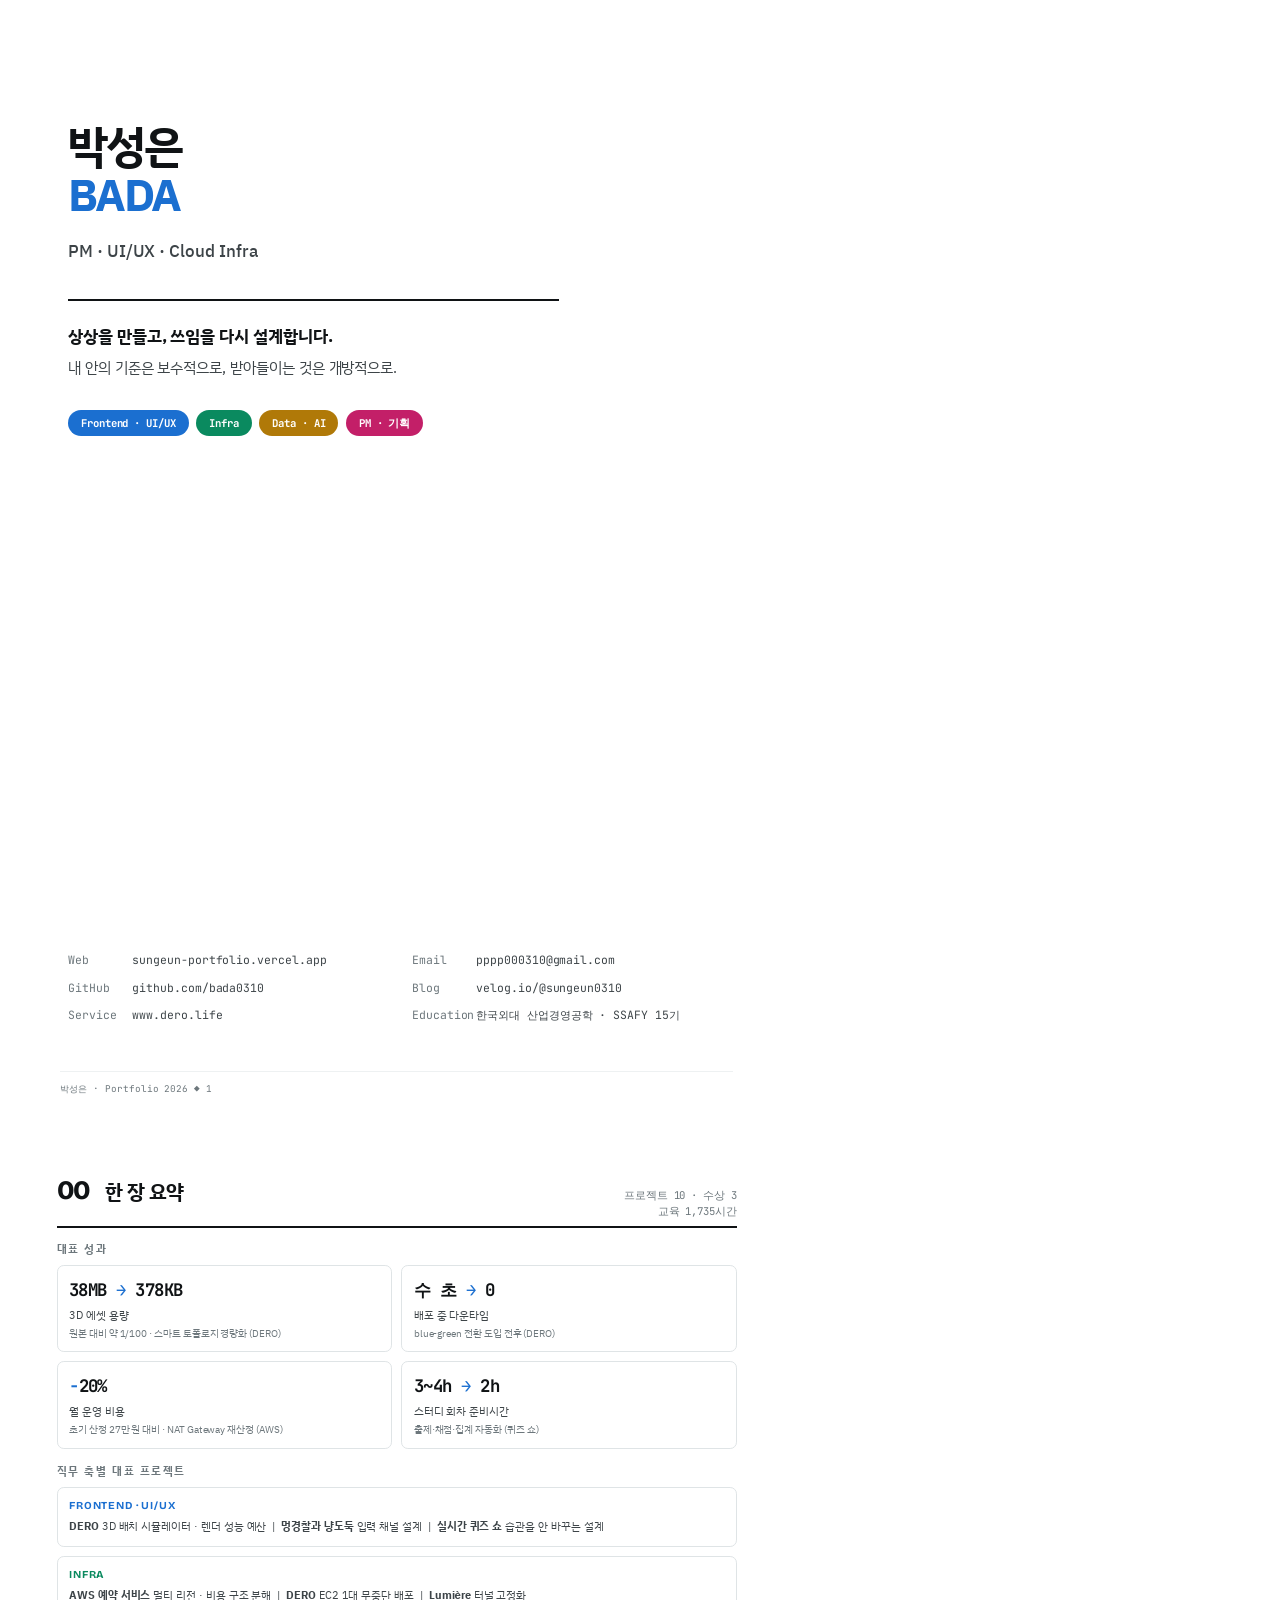
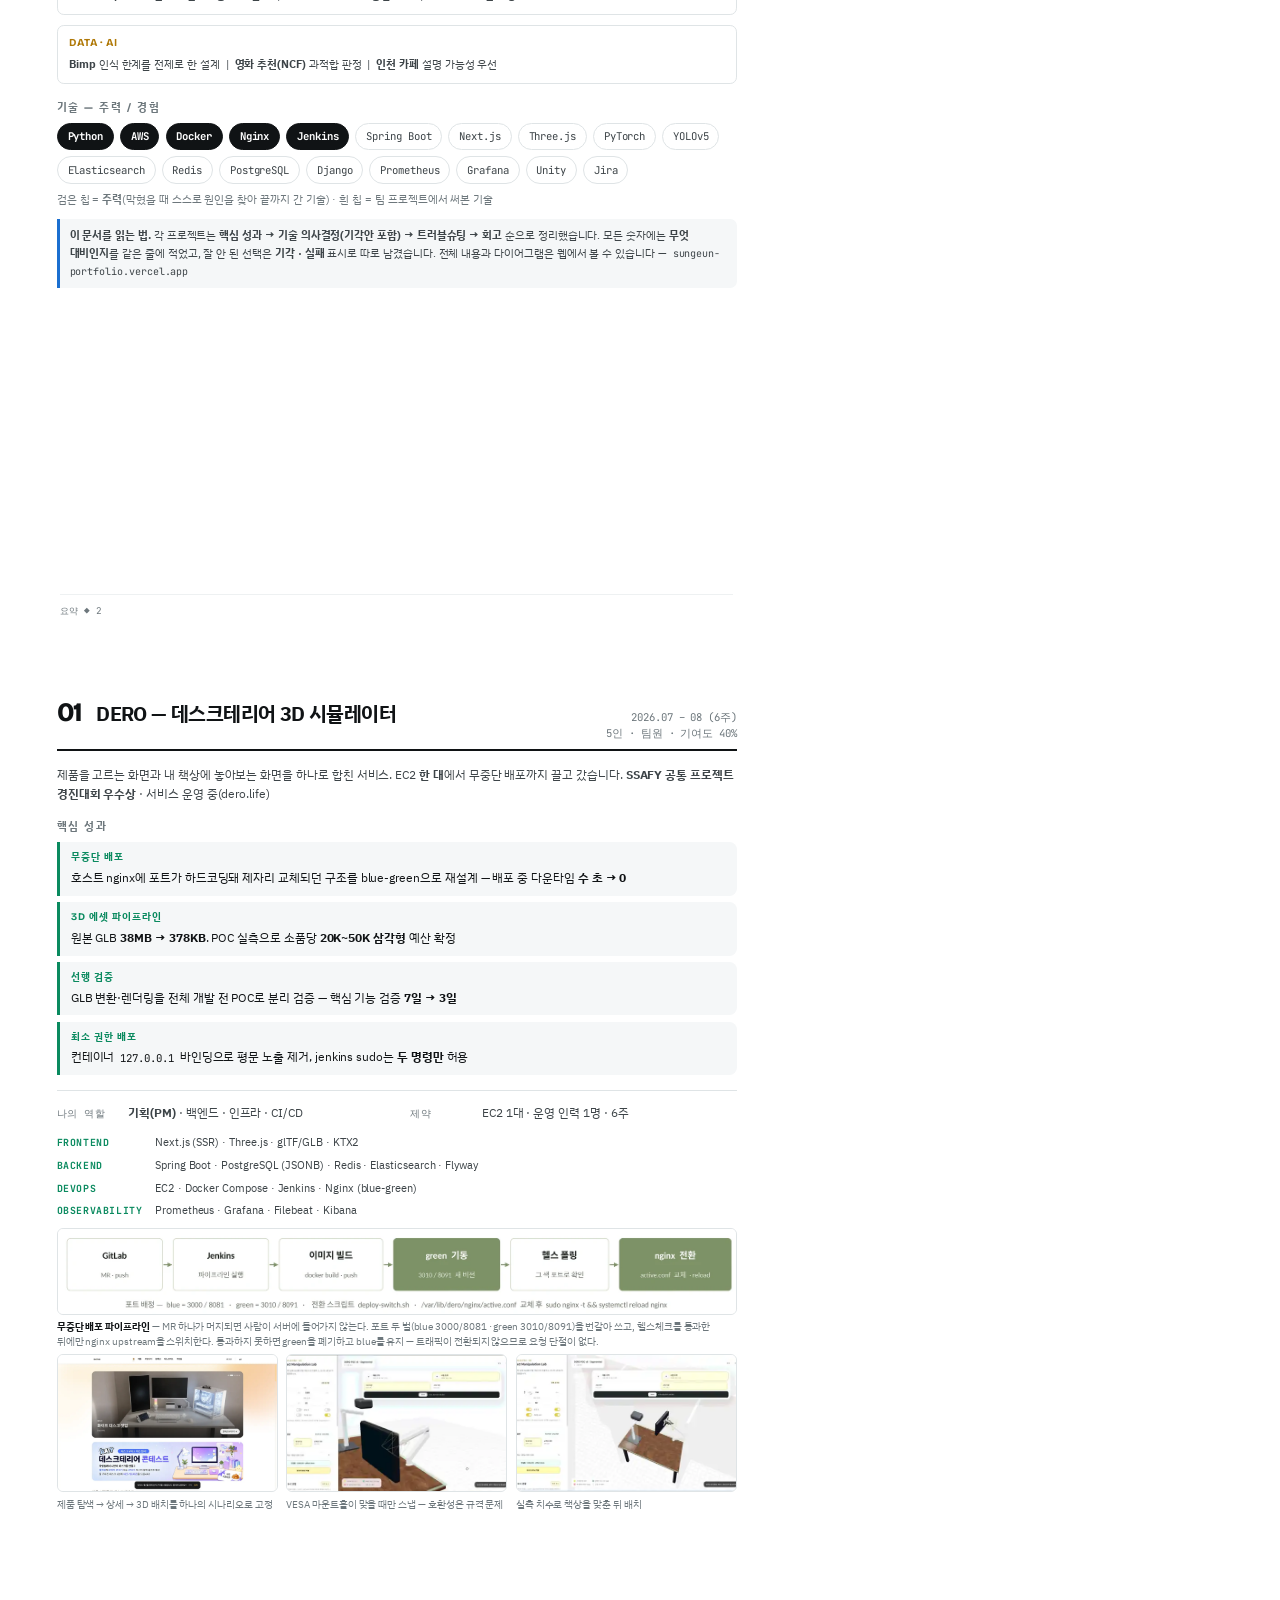
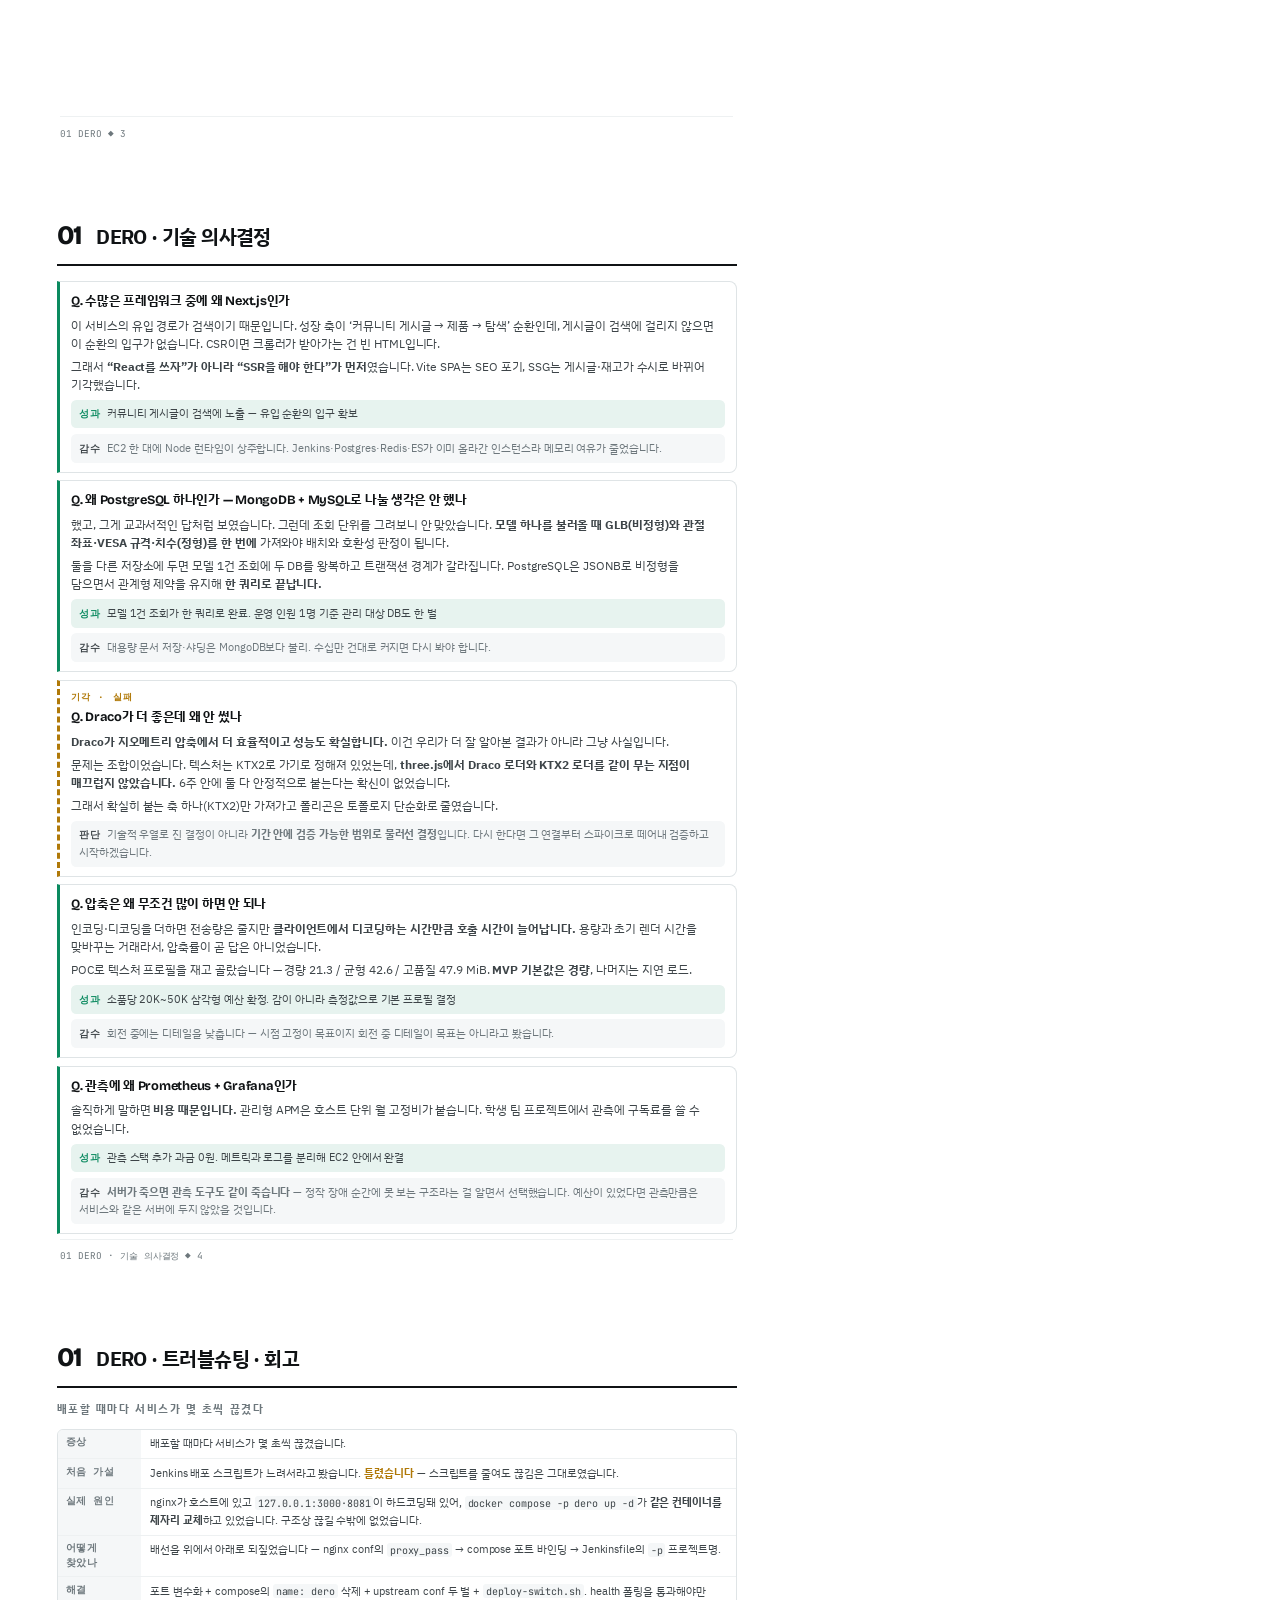
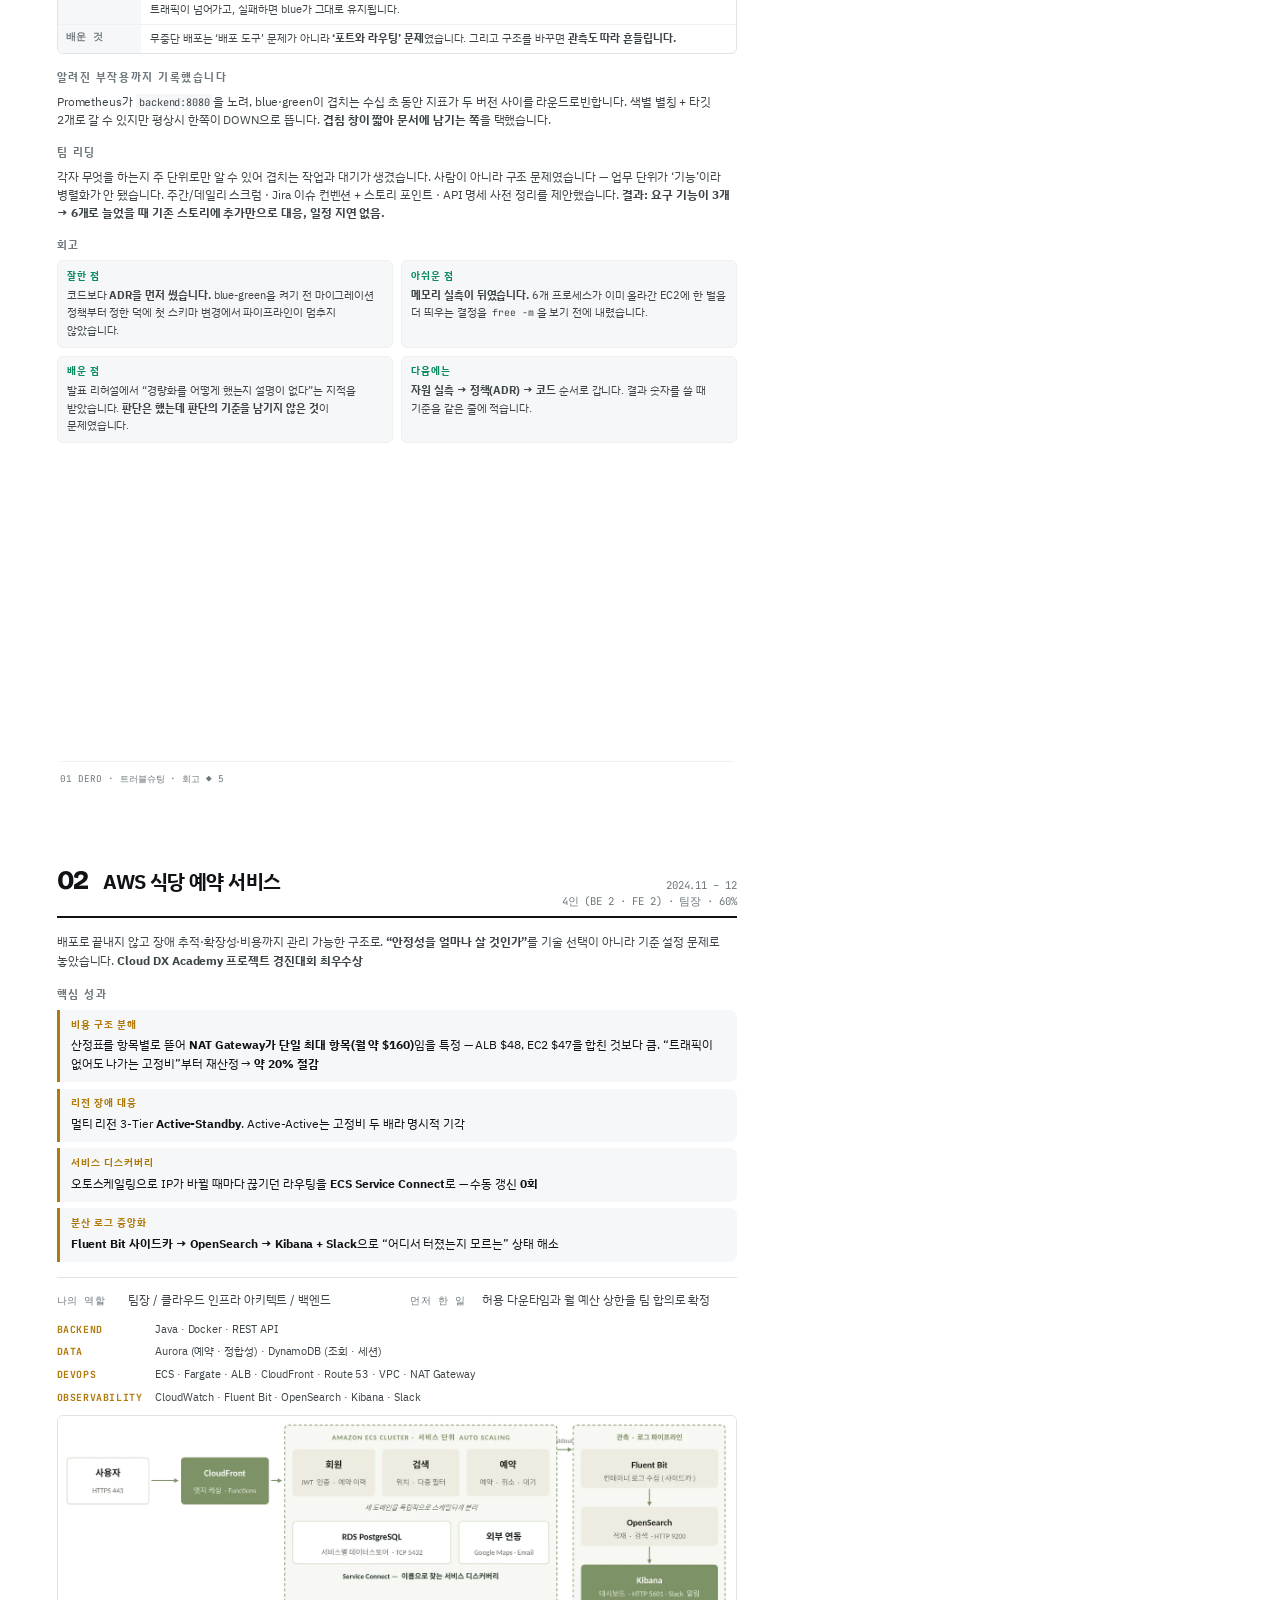
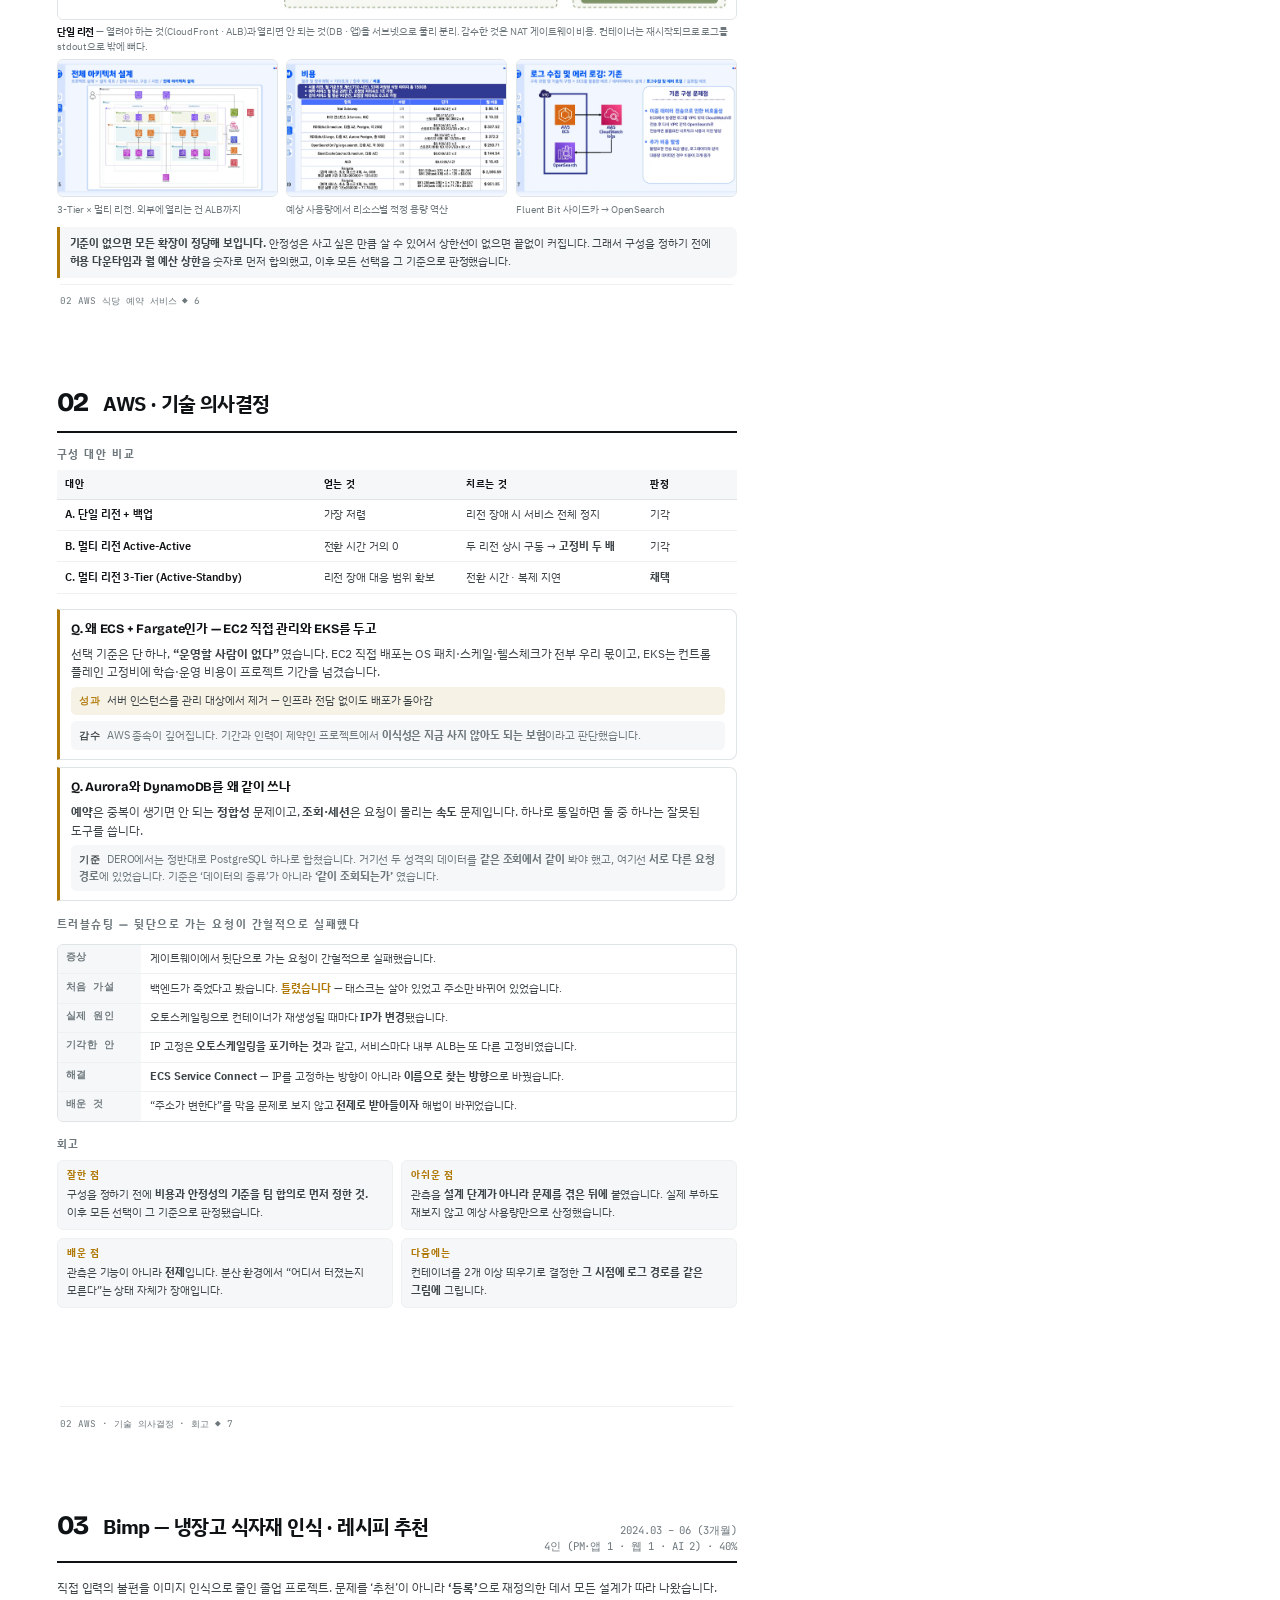
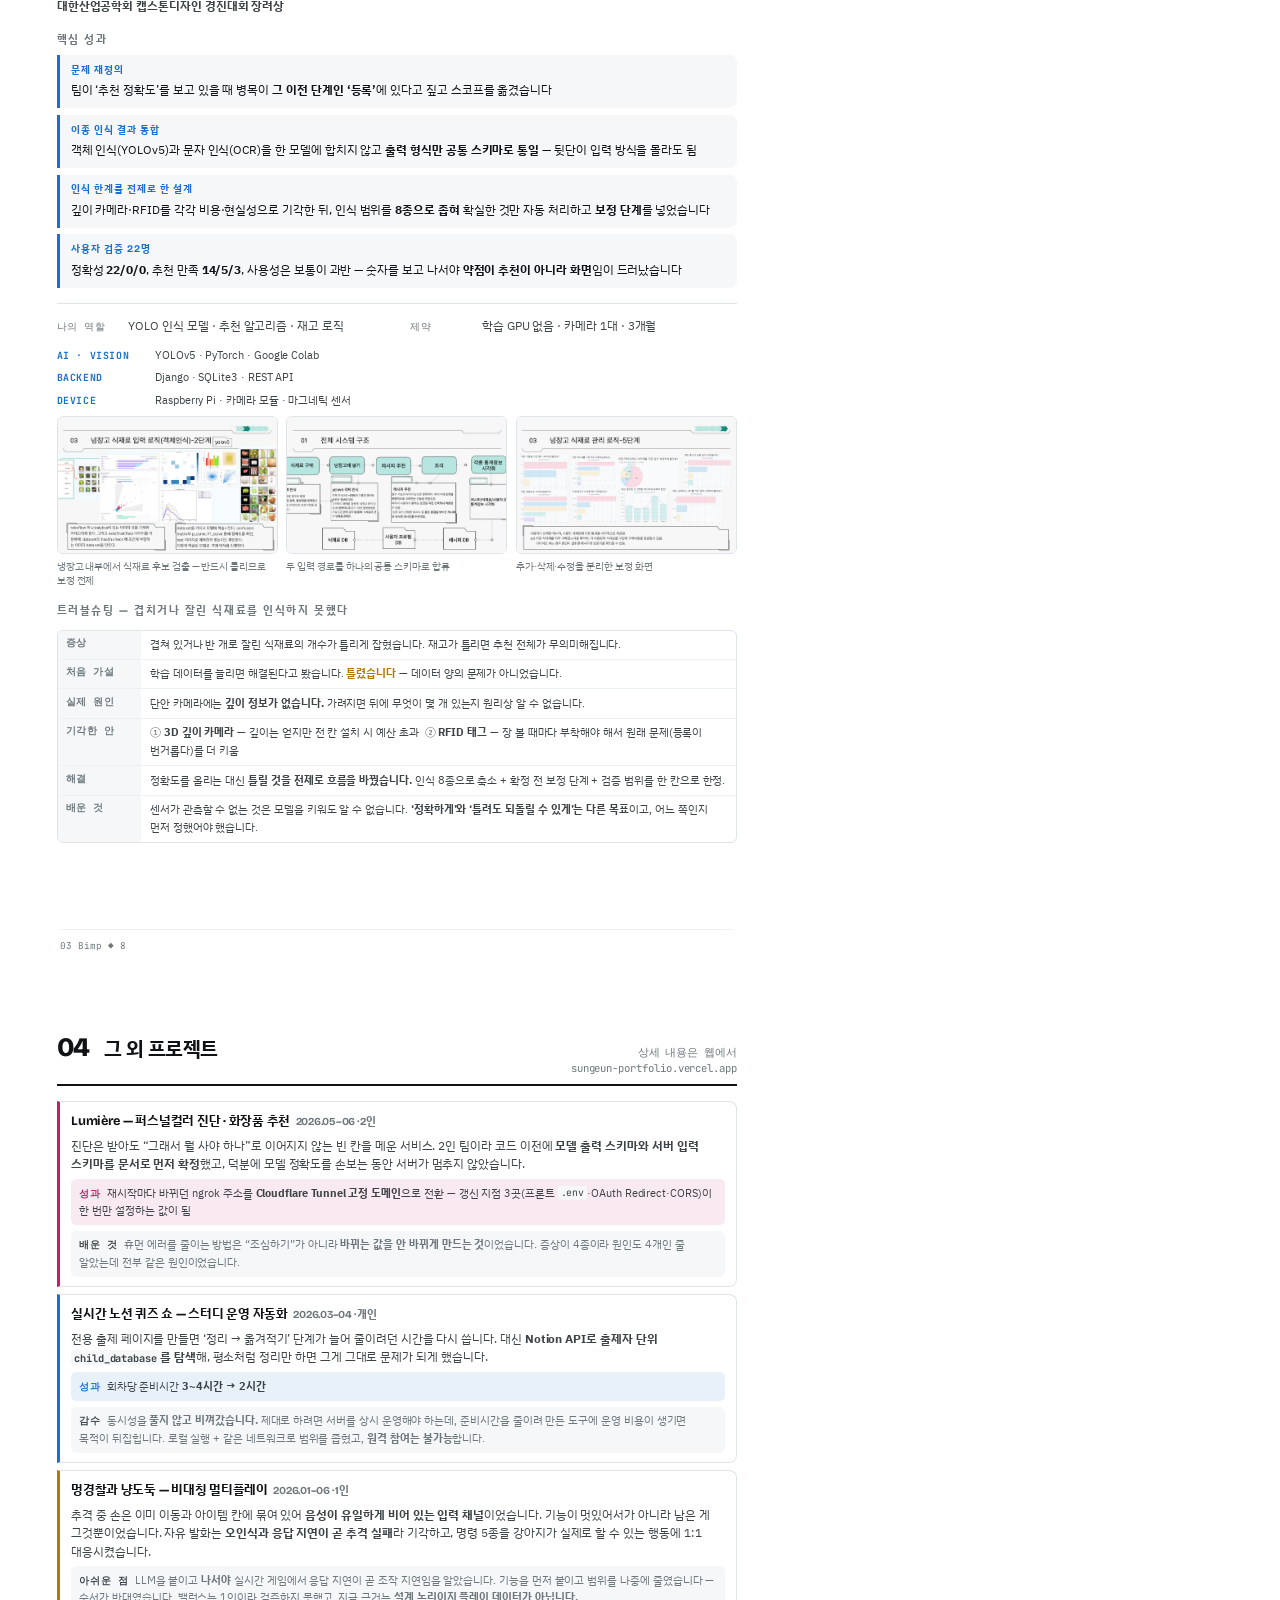
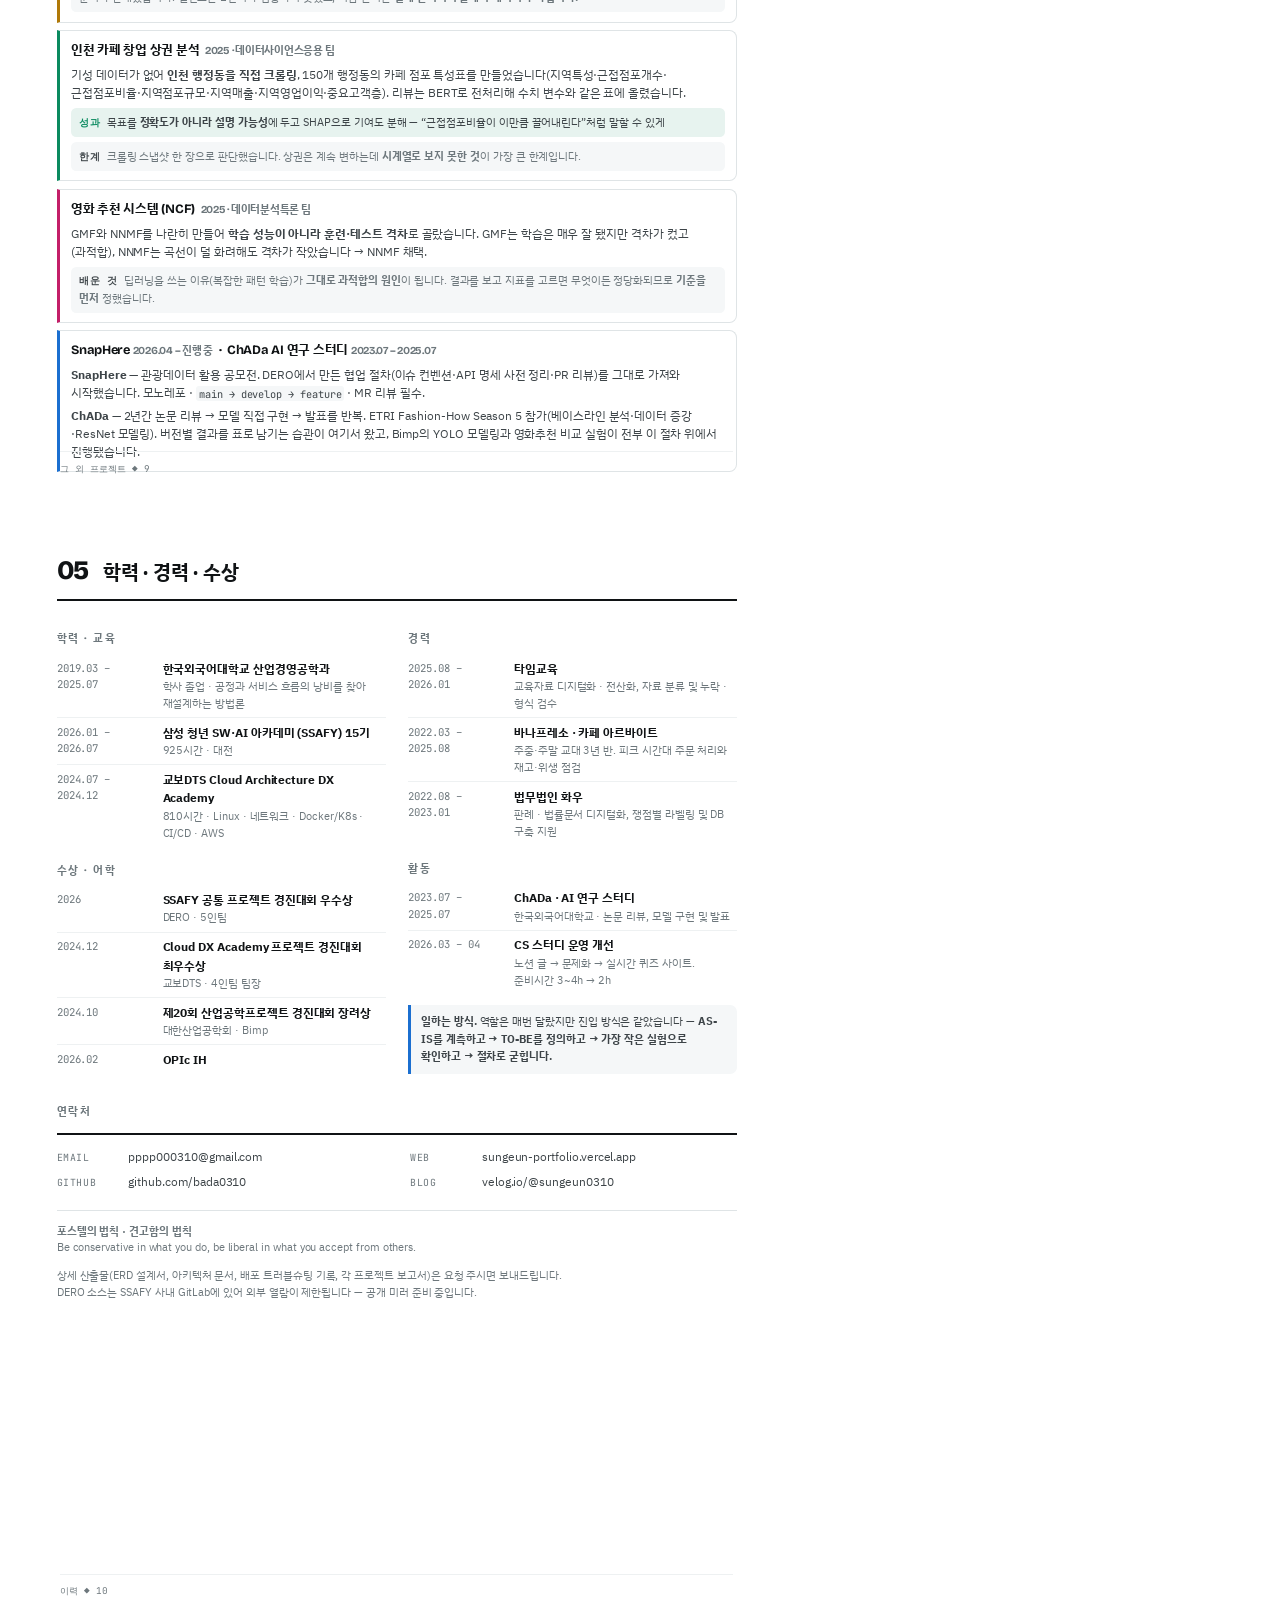
==== print.html @ db9d9d76 "Add the portfolio site source 정적 사이트 한 벌 전체입니다. 빌드 과정이 없어 파일을 열면 그대로 동작합니다. docs/ 의 케이스 스터디는 이 소스에서 " ====
<!doctype html>
<html lang="ko">
<head>
<meta charset="utf-8">
<title>박성은 포트폴리오</title>
<link rel="preconnect" href="https://fonts.googleapis.com">
<link rel="preconnect" href="https://fonts.gstatic.com" crossorigin>
<link rel="stylesheet" href="https://fonts.googleapis.com/css2?family=Bricolage+Grotesque:opsz,wght@12..96,500;12..96,700;12..96,800&family=IBM+Plex+Sans+KR:wght@300;400;500;600;700&family=JetBrains+Mono:wght@400;500;700&display=swap">
<style>
@page{size:A4;margin:0}
:root{
  --fg:#101315; --fg2:#3d4448; --mut:#6d777c; --line:#dfe4e6; --line2:#eef1f2;
  --bg:#fff; --soft:#f5f7f8;
  --blue:#1b6fd0; --green:#0a8a5f; --yellow:#b07908; --pink:#c31f68;
  --f-d:"Bricolage Grotesque","IBM Plex Sans KR",sans-serif;
  --f-s:"IBM Plex Sans KR","Malgun Gothic",sans-serif;
  --f-m:"JetBrains Mono",monospace;
}
*{box-sizing:border-box;-webkit-print-color-adjust:exact;print-color-adjust:exact}
body{margin:0;background:var(--bg);color:var(--fg);font-family:var(--f-s);font-size:9.15pt;line-height:1.55;
     letter-spacing:-.005em;word-break:keep-all}
.pg{width:210mm;height:297mm;padding:12.5mm 15mm 12mm;position:relative;page-break-after:always;overflow:hidden}
.pg:last-child{page-break-after:auto}
h1,h2,h3,h4{margin:0;letter-spacing:-.03em;line-height:1.22}
p{margin:0}
ul{margin:0;padding:0;list-style:none}
b,strong{font-weight:700}
code{font-family:var(--f-m);font-size:.88em;background:var(--soft);padding:.05em .28em;border-radius:3px}

/* running foot */
.pg::after{content:attr(data-foot);position:absolute;left:16mm;right:16mm;bottom:7mm;
  font-family:var(--f-m);font-size:7pt;color:var(--mut);border-top:1px solid var(--line2);padding-top:2.5mm;
  display:flex;justify-content:space-between}

/* ───── cover ───── */
.cover{display:flex;flex-direction:column;justify-content:center;padding:26mm 18mm}
.cover .eyebrow{font-family:var(--f-d);font-size:8pt;font-weight:700;letter-spacing:.2em;color:var(--mut);text-transform:uppercase}
.cover h1{font-size:34pt;font-weight:700;letter-spacing:-.045em;margin:6mm 0 0;line-height:1.08}
.cover h1 em{font-style:normal;color:var(--blue)}
.cover .role{font-size:13pt;font-weight:500;margin-top:5mm;color:var(--fg2)}
.cover .line{font-size:11pt;color:var(--fg2);margin-top:9mm;padding-top:6mm;border-top:2px solid var(--fg);max-width:130mm}
.cover .line b{display:block;font-size:12.5pt;color:var(--fg);margin-bottom:2mm}
.cover .contact{margin-top:auto;padding-top:12mm;display:grid;grid-template-columns:repeat(2,1fr);gap:2.6mm 8mm;
  font-family:var(--f-m);font-size:8.6pt;color:var(--fg2)}
.cover .contact span{color:var(--mut);display:inline-block;min-width:17mm}
.cover .axes{display:flex;gap:2mm;margin-top:8mm;flex-wrap:wrap}
.ax{font-family:var(--f-m);font-size:8pt;font-weight:700;padding:1.3mm 3.4mm;border-radius:20px;color:#fff}
.ax.b{background:var(--blue)}.ax.g{background:var(--green)}.ax.y{background:var(--yellow)}.ax.p{background:var(--pink)}

/* ───── section head ───── */
.sh{display:flex;align-items:baseline;gap:4mm;border-bottom:1.6pt solid var(--fg);padding-bottom:2mm;margin-bottom:4mm}
.sh .no{font-family:var(--f-d);font-size:20pt;font-weight:800;letter-spacing:-.05em;color:var(--fg)}
.sh h2{font-size:15pt;font-weight:700}
.sh .meta{margin-left:auto;font-family:var(--f-m);font-size:8pt;color:var(--mut);text-align:right;line-height:1.5}

h3.blk{font-family:var(--f-d);font-size:8.3pt;font-weight:700;letter-spacing:.14em;text-transform:uppercase;color:var(--mut);margin:4.4mm 0 2.2mm}
.sh + h3.blk{margin-top:0}

/* key numbers */
.kpi{display:grid;gap:1.7mm}
.kpi li{padding:2.1mm 2.9mm;background:var(--soft);border-left:2.4pt solid var(--ac,var(--blue));border-radius:0 2mm 2mm 0}
.kpi b{display:block;font-family:var(--f-d);font-size:7.6pt;font-weight:700;letter-spacing:.1em;text-transform:uppercase;
  color:var(--ac,var(--blue));margin-bottom:.8mm}
.kpi strong{color:var(--fg)}

/* meta + stack */
.mt{display:grid;grid-template-columns:repeat(2,1fr);gap:1.6mm 7mm;margin-top:4mm;padding-top:3.4mm;border-top:1px solid var(--line)}
.mt div{font-size:9pt;color:var(--fg2)}
.mt span{font-family:var(--f-m);font-size:7.4pt;letter-spacing:.06em;text-transform:uppercase;color:var(--mut);
  display:inline-block;min-width:19mm}
.stk{display:grid;gap:1.3mm;margin-top:3mm}
.stk div{font-size:8.6pt;color:var(--fg2)}
.stk span{font-family:var(--f-m);font-size:7.4pt;font-weight:700;letter-spacing:.06em;text-transform:uppercase;
  color:var(--ac,var(--blue));display:inline-block;min-width:26mm}

/* decision */
.dec{border:1px solid var(--line);border-left:2.4pt solid var(--ac,var(--blue));border-radius:0 2mm 2mm 0;padding:2.4mm 3mm;margin-bottom:2mm;page-break-inside:avoid}
.dec .q{font-family:var(--f-d);font-size:9.6pt;font-weight:700;letter-spacing:-.02em;margin-bottom:1.6mm}
.dec p{font-size:8.8pt;color:var(--fg2)}
.dec p+p{margin-top:1.2mm}
.dec .win,.dec .cost{margin-top:1.5mm;padding:1.5mm 2.2mm;border-radius:1.4mm;font-size:8.4pt}
.dec .win{background:color-mix(in srgb,var(--ac,var(--blue)) 10%,#fff);color:var(--fg2)}
.dec .cost{background:var(--soft);color:var(--mut)}
.dec .win em,.dec .cost em{font-style:normal;font-family:var(--f-m);font-size:7.2pt;font-weight:700;
  letter-spacing:.07em;text-transform:uppercase;margin-right:1.6mm}
.dec .win em{color:var(--ac,var(--blue))}
.dec .cost em{color:var(--fg2)}
.dec.fail{border-left-style:dashed;border-left-color:var(--yellow)}
.dec.fail .q::before{content:"기각 · 실패";display:block;font-family:var(--f-m);font-size:7pt;font-weight:700;
  letter-spacing:.12em;color:var(--yellow);margin-bottom:.8mm}

/* table */
table{width:100%;border-collapse:collapse;font-size:8.4pt;margin-top:1.6mm}
th{text-align:left;padding:1.8mm 2.2mm;background:var(--soft);font-family:var(--f-d);font-size:7.2pt;
  letter-spacing:.08em;text-transform:uppercase;border-bottom:1px solid var(--line)}
td{padding:1.8mm 2.2mm;border-bottom:1px solid var(--line2);color:var(--fg2);vertical-align:top;line-height:1.5}
td:first-child{color:var(--fg);font-weight:600}
td .x{color:var(--mut)}

/* 6-line troubleshooting */
.ts{border:1px solid var(--line);border-radius:1.6mm;overflow:hidden;page-break-inside:avoid}
.ts div{display:grid;grid-template-columns:22mm 1fr;border-bottom:1px solid var(--line2)}
.ts div:last-child{border-bottom:0}
.ts dt{padding:1.4mm 2.2mm;background:var(--soft);font-family:var(--f-m);font-size:7.2pt;font-weight:700;
  letter-spacing:.05em;text-transform:uppercase;color:var(--mut);margin:0}
.ts dd{padding:1.4mm 2.4mm;margin:0;font-size:8.6pt;color:var(--fg2);line-height:1.56}
.ts .w dd b{color:var(--yellow)}

/* retro grid */
.retro{display:grid;grid-template-columns:1fr 1fr;gap:2.2mm;margin-top:1.6mm}
.retro div{border:1px solid var(--line2);border-radius:1.6mm;padding:2mm 2.4mm;background:var(--soft)}
.retro span{display:block;font-family:var(--f-d);font-size:7.2pt;font-weight:700;letter-spacing:.1em;
  text-transform:uppercase;color:var(--ac,var(--blue));margin-bottom:.8mm}
.retro p{font-size:8.4pt;color:var(--fg2)}

/* shots */
.shots{display:grid;grid-template-columns:repeat(3,1fr);gap:2.2mm;margin-top:1.6mm}
.shots figure{margin:0}
.shots img{width:100%;aspect-ratio:16/10;object-fit:cover;border:1px solid var(--line);border-radius:1.6mm;display:block}
.shots figcaption{font-size:7.4pt;color:var(--mut);margin-top:1.2mm;line-height:1.45}
.plan{margin:2.2mm 0 0}
.plan img{width:100%;height:auto;display:block;border:1px solid var(--line);border-radius:1.6mm;background:#FBFBFA}
.plan figcaption{font-size:7.4pt;color:var(--mut);margin-top:1.2mm;line-height:1.45}
.plan figcaption b{color:var(--fg)}

/* summary page bits */
.grid2{display:grid;grid-template-columns:1fr 1fr;gap:6mm}
.axmap{display:grid;gap:2.4mm}
.axmap div{padding:2.6mm 3mm;border:1px solid var(--line);border-radius:1.8mm}
.axmap b{display:block;font-family:var(--f-d);font-size:8pt;font-weight:700;letter-spacing:.08em;
  text-transform:uppercase;margin-bottom:1mm}
.axmap p{font-size:8.6pt;color:var(--fg2)}
.axmap.b b{color:var(--blue)}.axmap.g b{color:var(--green)}.axmap.y b{color:var(--yellow)}

.hl{display:grid;grid-template-columns:repeat(2,1fr);gap:2.4mm}
.hl>div{border:1px solid var(--line);border-radius:1.8mm;padding:2.8mm 3mm}
.hl .n{font-family:var(--f-m);font-size:13pt;font-weight:700;letter-spacing:-.03em;color:var(--fg)}
.hl .n i{font-style:normal;color:var(--blue)}
.hl .k{font-size:8.4pt;color:var(--fg2);margin-top:.8mm}
.hl .b{font-size:7.4pt;color:var(--mut);margin-top:.4mm}

.tiles{display:flex;flex-wrap:wrap;gap:1.6mm;margin-top:1.6mm}
.tiles i{font-style:normal;font-family:var(--f-m);font-size:8pt;padding:1.2mm 2.6mm;border-radius:20px;
  border:1px solid var(--line);color:var(--fg2)}
.tiles i.core{background:var(--fg);color:#fff;border-color:var(--fg);font-weight:700}

.tl{display:grid;gap:0}
.tl li{display:grid;grid-template-columns:25mm 1fr;gap:3mm;padding:1.4mm 0;border-top:1px solid var(--line2)}
.tl li:first-child{border-top:0}
.tl .y{font-family:var(--f-m);font-size:8pt;color:var(--mut)}
.tl b{display:block;font-size:9pt}
.tl em{font-style:normal;display:block;font-size:8.2pt;color:var(--mut)}

.note{border-left:2.4pt solid var(--ac,var(--blue));background:var(--soft);padding:2mm 2.6mm;
  border-radius:0 1.8mm 1.8mm 0;font-size:8.6pt;color:var(--fg2);margin-top:3mm}
.small{font-size:8pt;color:var(--mut)}
</style>
</head>
<body>

<!-- ═══════════ 1. COVER ═══════════ -->
<section class="pg cover" data-foot="박성은 · Portfolio 2026 ◆ 1">
  <h1>박성은<br><em>BADA</em></h1>
  <p class="role">PM · UI/UX · Cloud Infra</p>

  <div class="line">
    <b>상상을 만들고, 쓰임을 다시 설계합니다.</b>
    내 안의 기준은 보수적으로, 받아들이는 것은 개방적으로.
  </div>

  <div class="axes">
    <span class="ax b">Frontend · UI/UX</span>
    <span class="ax g">Infra</span>
    <span class="ax y">Data · AI</span>
    <span class="ax p">PM · 기획</span>
  </div>

  <div class="contact">
    <div><span>Web</span>sungeun-portfolio.vercel.app</div>
    <div><span>Email</span>pppp000310@gmail.com</div>
    <div><span>GitHub</span>github.com/bada0310</div>
    <div><span>Blog</span>velog.io/@sungeun0310</div>
    <div><span>Service</span>www.dero.life</div>
    <div><span>Education</span>한국외대 산업경영공학 · SSAFY 15기</div>
  </div>
</section>

<!-- ═══════════ 2. SUMMARY ═══════════ -->
<section class="pg" data-foot="요약 ◆ 2">
  <div class="sh"><span class="no">00</span><h2>한 장 요약</h2>
    <span class="meta">프로젝트 10 · 수상 3<br>교육 1,735시간</span></div>

  <h3 class="blk">대표 성과</h3>
  <div class="hl">
    <div><div class="n">38MB <i>→</i> 378KB</div><div class="k">3D 에셋 용량</div><div class="b">원본 대비 약 1/100 · 스마트 토폴로지 경량화 (DERO)</div></div>
    <div><div class="n">수 초 <i>→</i> 0</div><div class="k">배포 중 다운타임</div><div class="b">blue-green 전환 도입 전후 (DERO)</div></div>
    <div><div class="n"><i>−</i>20%</div><div class="k">월 운영 비용</div><div class="b">초기 산정 27만 원 대비 · NAT Gateway 재산정 (AWS)</div></div>
    <div><div class="n">3~4h <i>→</i> 2h</div><div class="k">스터디 회차 준비시간</div><div class="b">출제·채점·집계 자동화 (퀴즈 쇼)</div></div>
  </div>

  <h3 class="blk">직무 축별 대표 프로젝트</h3>
  <div class="axmap b" style="margin-bottom:2.4mm">
    <div><b>Frontend · UI/UX</b><p><strong>DERO</strong> 3D 배치 시뮬레이터 · 렌더 성능 예산 &nbsp;|&nbsp;
      <strong>멍경찰과 냥도둑</strong> 입력 채널 설계 &nbsp;|&nbsp; <strong>실시간 퀴즈 쇼</strong> 습관을 안 바꾸는 설계</p></div>
  </div>
  <div class="axmap g" style="margin-bottom:2.4mm">
    <div><b>Infra</b><p><strong>AWS 예약 서비스</strong> 멀티 리전 · 비용 구조 분해 &nbsp;|&nbsp;
      <strong>DERO</strong> EC2 1대 무중단 배포 &nbsp;|&nbsp; <strong>Lumière</strong> 터널 고정화</p></div>
  </div>
  <div class="axmap y">
    <div><b>Data · AI</b><p><strong>Bimp</strong> 인식 한계를 전제로 한 설계 &nbsp;|&nbsp;
      <strong>영화 추천(NCF)</strong> 과적합 판정 &nbsp;|&nbsp; <strong>인천 카페</strong> 설명 가능성 우선</p></div>
  </div>

  <h3 class="blk">기술 — 주력 / 경험</h3>
  <div class="tiles">
    <i class="core">Python</i><i class="core">AWS</i><i class="core">Docker</i><i class="core">Nginx</i><i class="core">Jenkins</i>
    <i>Spring Boot</i><i>Next.js</i><i>Three.js</i><i>PyTorch</i><i>YOLOv5</i><i>Elasticsearch</i><i>Redis</i>
    <i>PostgreSQL</i><i>Django</i><i>Prometheus</i><i>Grafana</i><i>Unity</i><i>Jira</i>
  </div>
  <p class="small" style="margin-top:2mm">검은 칩 = <strong>주력</strong>(막혔을 때 스스로 원인을 찾아 끝까지 간 기술) · 흰 칩 = 팀 프로젝트에서 써본 기술</p>

  <div class="note">
    <b>이 문서를 읽는 법.</b> 각 프로젝트는 <b>핵심 성과 → 기술 의사결정(기각안 포함) → 트러블슈팅 → 회고</b> 순으로 정리했습니다.
    모든 숫자에는 <b>무엇 대비인지</b>를 같은 줄에 적었고, 잘 안 된 선택은 <b>기각 · 실패</b> 표시로 따로 남겼습니다.
    전체 내용과 다이어그램은 웹에서 볼 수 있습니다 — <code>sungeun-portfolio.vercel.app</code>
  </div>
</section>

<!-- ═══════════ 3. DERO ═══════════ -->
<section class="pg" style="--ac:var(--green)" data-foot="01 DERO ◆ 3">
  <div class="sh"><span class="no">01</span><h2>DERO — 데스크테리어 3D 시뮬레이터</h2>
    <span class="meta">2026.07 – 08 (6주)<br>5인 · 팀원 · 기여도 40%</span></div>

  <p style="color:var(--fg2)">제품을 고르는 화면과 내 책상에 놓아보는 화면을 하나로 합친 서비스.
    EC2 <strong>한 대</strong>에서 무중단 배포까지 끌고 갔습니다. <strong>SSAFY 공통 프로젝트 경진대회 우수상</strong> · 서비스 운영 중(dero.life)</p>

  <h3 class="blk">핵심 성과</h3>
  <ul class="kpi" style="--ac:var(--green)">
    <li><b>무중단 배포</b>호스트 nginx에 포트가 하드코딩돼 제자리 교체되던 구조를 blue-green으로 재설계 — 배포 중 다운타임 <strong>수 초 → 0</strong></li>
    <li><b>3D 에셋 파이프라인</b>원본 GLB <strong>38MB → 378KB</strong>. POC 실측으로 소품당 <strong>20K~50K 삼각형</strong> 예산 확정</li>
    <li><b>선행 검증</b>GLB 변환·렌더링을 전체 개발 전 POC로 분리 검증 — 핵심 기능 검증 <strong>7일 → 3일</strong></li>
    <li><b>최소 권한 배포</b>컨테이너 <code>127.0.0.1</code> 바인딩으로 평문 노출 제거, jenkins sudo는 <strong>두 명령만</strong> 허용</li>
  </ul>

  <div class="mt">
    <div><span>나의 역할</span><strong>기획(PM)</strong> · 백엔드 · 인프라 · CI/CD</div>
    <div><span>제약</span>EC2 1대 · 운영 인력 1명 · 6주</div>
  </div>
  <div class="stk" style="--ac:var(--green)">
    <div><span>Frontend</span>Next.js (SSR) · Three.js · glTF/GLB · KTX2</div>
    <div><span>Backend</span>Spring Boot · PostgreSQL (JSONB) · Redis · Elasticsearch · Flyway</div>
    <div><span>DevOps</span>EC2 · Docker Compose · Jenkins · Nginx (blue-green)</div>
    <div><span>Observability</span>Prometheus · Grafana · Filebeat · Kibana</div>
  </div>

  <figure class="plan">
    <img src="assets/dero-pipeline.webp" alt="">
    <figcaption><b>무중단 배포 파이프라인</b> — MR 하나가 머지되면 사람이 서버에 들어가지 않는다.
      포트 두 벌(blue 3000/8081 · green 3010/8091)을 번갈아 쓰고, 헬스체크를 통과한 뒤에만 nginx upstream을 스위치한다.
      통과하지 못하면 green을 폐기하고 blue를 유지 — 트래픽이 전환되지 않으므로 요청 단절이 없다.</figcaption>
  </figure>

  <div class="shots">
    <figure><img src="assets/dero-home.webp" alt=""><figcaption>제품 탐색 → 상세 → 3D 배치를 하나의 시나리오로 고정</figcaption></figure>
    <figure><img src="assets/dero-vesa-snap.webp" alt=""><figcaption>VESA 마운트홀이 맞을 때만 스냅 — 호환성은 규격 문제</figcaption></figure>
    <figure><img src="assets/dero-desk-resize.webp" alt=""><figcaption>실측 치수로 책상을 맞춘 뒤 배치</figcaption></figure>
  </div>
</section>

<section class="pg" style="--ac:var(--green)" data-foot="01 DERO · 기술 의사결정 ◆ 4">
  <div class="sh"><span class="no">01</span><h2>DERO · 기술 의사결정</h2></div>

  <div class="dec">
    <div class="q">Q. 수많은 프레임워크 중에 왜 Next.js인가</div>
    <p>이 서비스의 유입 경로가 검색이기 때문입니다. 성장 축이 &lsquo;커뮤니티 게시글 → 제품 → 탐색&rsquo; 순환인데,
       게시글이 검색에 걸리지 않으면 이 순환의 입구가 없습니다. CSR이면 크롤러가 받아가는 건 빈 HTML입니다.</p>
    <p>그래서 <strong>&ldquo;React를 쓰자&rdquo;가 아니라 &ldquo;SSR을 해야 한다&rdquo;가 먼저</strong>였습니다. Vite SPA는 SEO 포기, SSG는 게시글·재고가 수시로 바뀌어 기각했습니다.</p>
    <p class="win"><em>성과</em>커뮤니티 게시글이 검색에 노출 — 유입 순환의 입구 확보</p>
    <p class="cost"><em>감수</em>EC2 한 대에 Node 런타임이 상주합니다. Jenkins·Postgres·Redis·ES가 이미 올라간 인스턴스라 메모리 여유가 줄었습니다.</p>
  </div>

  <div class="dec">
    <div class="q">Q. 왜 PostgreSQL 하나인가 — MongoDB + MySQL로 나눌 생각은 안 했나</div>
    <p>했고, 그게 교과서적인 답처럼 보였습니다. 그런데 조회 단위를 그려보니 안 맞았습니다.
       <strong>모델 하나를 불러올 때 GLB(비정형)와 관절 좌표·VESA 규격·치수(정형)를 한 번에</strong> 가져와야 배치와 호환성 판정이 됩니다.</p>
    <p>둘을 다른 저장소에 두면 모델 1건 조회에 두 DB를 왕복하고 트랜잭션 경계가 갈라집니다.
       PostgreSQL은 JSONB로 비정형을 담으면서 관계형 제약을 유지해 <strong>한 쿼리로 끝납니다.</strong></p>
    <p class="win"><em>성과</em>모델 1건 조회가 한 쿼리로 완료. 운영 인원 1명 기준 관리 대상 DB도 한 벌</p>
    <p class="cost"><em>감수</em>대용량 문서 저장·샤딩은 MongoDB보다 불리. 수십만 건대로 커지면 다시 봐야 합니다.</p>
  </div>

  <div class="dec fail">
    <div class="q">Q. Draco가 더 좋은데 왜 안 썼나</div>
    <p><strong>Draco가 지오메트리 압축에서 더 효율적이고 성능도 확실합니다.</strong> 이건 우리가 더 잘 알아본 결과가 아니라 그냥 사실입니다.</p>
    <p>문제는 조합이었습니다. 텍스처는 KTX2로 가기로 정해져 있었는데,
       <strong>three.js에서 Draco 로더와 KTX2 로더를 같이 무는 지점이 매끄럽지 않았습니다.</strong> 6주 안에 둘 다 안정적으로 붙는다는 확신이 없었습니다.</p>
    <p>그래서 확실히 붙는 축 하나(KTX2)만 가져가고 폴리곤은 토폴로지 단순화로 줄였습니다.</p>
    <p class="cost"><em>판단</em>기술적 우열로 진 결정이 아니라 <b>기간 안에 검증 가능한 범위로 물러선 결정</b>입니다. 다시 한다면 그 연결부터 스파이크로 떼어내 검증하고 시작하겠습니다.</p>
  </div>

  <div class="dec">
    <div class="q">Q. 압축은 왜 무조건 많이 하면 안 되나</div>
    <p>인코딩·디코딩을 더하면 전송량은 줄지만 <strong>클라이언트에서 디코딩하는 시간만큼 호출 시간이 늘어납니다.</strong>
       용량과 초기 렌더 시간을 맞바꾸는 거래라서, 압축률이 곧 답은 아니었습니다.</p>
    <p>POC로 텍스처 프로필을 재고 골랐습니다 — 경량 21.3 / 균형 42.6 / 고품질 47.9 MiB. <strong>MVP 기본값은 경량</strong>, 나머지는 지연 로드.</p>
    <p class="win"><em>성과</em>소품당 20K~50K 삼각형 예산 확정. 감이 아니라 측정값으로 기본 프로필 결정</p>
    <p class="cost"><em>감수</em>회전 중에는 디테일을 낮춥니다 — 시점 고정이 목표이지 회전 중 디테일이 목표는 아니라고 봤습니다.</p>
  </div>

  <div class="dec">
    <div class="q">Q. 관측에 왜 Prometheus + Grafana인가</div>
    <p>솔직하게 말하면 <strong>비용 때문입니다.</strong> 관리형 APM은 호스트 단위 월 고정비가 붙습니다. 학생 팀 프로젝트에서 관측에 구독료를 쓸 수 없었습니다.</p>
    <p class="win"><em>성과</em>관측 스택 추가 과금 0원. 메트릭과 로그를 분리해 EC2 안에서 완결</p>
    <p class="cost"><em>감수</em><b>서버가 죽으면 관측 도구도 같이 죽습니다</b> — 정작 장애 순간에 못 보는 구조라는 걸 알면서 선택했습니다. 예산이 있었다면 관측만큼은 서비스와 같은 서버에 두지 않았을 것입니다.</p>
  </div>
</section>

<section class="pg" style="--ac:var(--green)" data-foot="01 DERO · 트러블슈팅 · 회고 ◆ 5">
  <div class="sh"><span class="no">01</span><h2>DERO · 트러블슈팅 · 회고</h2></div>

  <h3 class="blk">배포할 때마다 서비스가 몇 초씩 끊겼다</h3>
  <dl class="ts">
    <div><dt>증상</dt><dd>배포할 때마다 서비스가 몇 초씩 끊겼습니다.</dd></div>
    <div class="w"><dt>처음 가설</dt><dd>Jenkins 배포 스크립트가 느려서라고 봤습니다. <b>틀렸습니다</b> — 스크립트를 줄여도 끊김은 그대로였습니다.</dd></div>
    <div><dt>실제 원인</dt><dd>nginx가 호스트에 있고 <code>127.0.0.1:3000·8081</code>이 하드코딩돼 있어, <code>docker compose -p dero up -d</code>가 <strong>같은 컨테이너를 제자리 교체</strong>하고 있었습니다. 구조상 끊길 수밖에 없었습니다.</dd></div>
    <div><dt>어떻게 찾았나</dt><dd>배선을 위에서 아래로 되짚었습니다 — nginx conf의 <code>proxy_pass</code> → compose 포트 바인딩 → Jenkinsfile의 <code>-p</code> 프로젝트명.</dd></div>
    <div><dt>해결</dt><dd>포트 변수화 + compose의 <code>name: dero</code> 삭제 + upstream conf 두 벌 + <code>deploy-switch.sh</code>. health 폴링을 통과해야만 트래픽이 넘어가고, 실패하면 blue가 그대로 유지됩니다.</dd></div>
    <div><dt>배운 것</dt><dd>무중단 배포는 &lsquo;배포 도구&rsquo; 문제가 아니라 <strong>&lsquo;포트와 라우팅&rsquo; 문제</strong>였습니다. 그리고 구조를 바꾸면 <strong>관측도 따라 흔들립니다.</strong></dd></div>
  </dl>

  <h3 class="blk">알려진 부작용까지 기록했습니다</h3>
  <p style="font-size:8.8pt;color:var(--fg2)">Prometheus가 <code>backend:8080</code>을 노려, blue·green이 겹치는 수십 초 동안 지표가 두 버전 사이를 라운드로빈합니다.
     색별 별칭 + 타깃 2개로 갈 수 있지만 평상시 한쪽이 DOWN으로 뜹니다. <strong>겹침 창이 짧아 문서에 남기는 쪽</strong>을 택했습니다.</p>

  <h3 class="blk">팀 리딩</h3>
  <p style="font-size:8.8pt;color:var(--fg2)">각자 무엇을 하는지 주 단위로만 알 수 있어 겹치는 작업과 대기가 생겼습니다. 사람이 아니라 구조 문제였습니다 — 업무 단위가 &lsquo;기능&rsquo;이라 병렬화가 안 됐습니다.
     주간/데일리 스크럼 · Jira 이슈 컨벤션 + 스토리 포인트 · API 명세 사전 정리를 제안했습니다.
     <strong>결과: 요구 기능이 3개 → 6개로 늘었을 때 기존 스토리에 추가만으로 대응, 일정 지연 없음.</strong></p>

  <h3 class="blk">회고</h3>
  <div class="retro" style="--ac:var(--green)">
    <div><span>잘한 점</span><p>코드보다 <strong>ADR을 먼저 썼습니다.</strong> blue-green을 켜기 전 마이그레이션 정책부터 정한 덕에 첫 스키마 변경에서 파이프라인이 멈추지 않았습니다.</p></div>
    <div><span>아쉬운 점</span><p><strong>메모리 실측이 뒤였습니다.</strong> 6개 프로세스가 이미 올라간 EC2에 한 벌을 더 띄우는 결정을 <code>free -m</code>을 보기 전에 내렸습니다.</p></div>
    <div><span>배운 점</span><p>발표 리허설에서 &ldquo;경량화를 어떻게 했는지 설명이 없다&rdquo;는 지적을 받았습니다. <strong>판단은 했는데 판단의 기준을 남기지 않은 것</strong>이 문제였습니다.</p></div>
    <div><span>다음에는</span><p><strong>자원 실측 → 정책(ADR) → 코드</strong> 순서로 갑니다. 결과 숫자를 쓸 때 기준을 같은 줄에 적습니다.</p></div>
  </div>
</section>

<!-- ═══════════ 4. AWS ═══════════ -->
<section class="pg" style="--ac:var(--yellow)" data-foot="02 AWS 식당 예약 서비스 ◆ 6">
  <div class="sh"><span class="no">02</span><h2>AWS 식당 예약 서비스</h2>
    <span class="meta">2024.11 – 12<br>4인 (BE 2 · FE 2) · 팀장 · 60%</span></div>

  <p style="color:var(--fg2)">배포로 끝내지 않고 장애 추적·확장성·비용까지 관리 가능한 구조로.
    <strong>&ldquo;안정성을 얼마나 살 것인가&rdquo;</strong>를 기술 선택이 아니라 기준 설정 문제로 놓았습니다.
    <strong>Cloud DX Academy 프로젝트 경진대회 최우수상</strong></p>

  <h3 class="blk">핵심 성과</h3>
  <ul class="kpi" style="--ac:var(--yellow)">
    <li><b>비용 구조 분해</b>산정표를 항목별로 뜯어 <strong>NAT Gateway가 단일 최대 항목(월 약 $160)</strong>임을 특정 — ALB $48, EC2 $47을 합친 것보다 큼. &ldquo;트래픽이 없어도 나가는 고정비&rdquo;부터 재산정 → <strong>약 20% 절감</strong></li>
    <li><b>리전 장애 대응</b>멀티 리전 3-Tier <strong>Active-Standby</strong>. Active-Active는 고정비 두 배라 명시적 기각</li>
    <li><b>서비스 디스커버리</b>오토스케일링으로 IP가 바뀔 때마다 끊기던 라우팅을 <strong>ECS Service Connect</strong>로 — 수동 갱신 <strong>0회</strong></li>
    <li><b>분산 로그 중앙화</b><strong>Fluent Bit 사이드카 → OpenSearch → Kibana + Slack</strong>으로 &ldquo;어디서 터졌는지 모르는&rdquo; 상태 해소</li>
  </ul>

  <div class="mt">
    <div><span>나의 역할</span>팀장 / 클라우드 인프라 아키텍트 / 백엔드</div>
    <div><span>먼저 한 일</span>허용 다운타임과 월 예산 상한을 팀 합의로 확정</div>
  </div>
  <div class="stk" style="--ac:var(--yellow)">
    <div><span>Backend</span>Java · Docker · REST API</div>
    <div><span>Data</span>Aurora (예약 · 정합성) · DynamoDB (조회 · 세션)</div>
    <div><span>DevOps</span>ECS · Fargate · ALB · CloudFront · Route 53 · VPC · NAT Gateway</div>
    <div><span>Observability</span>CloudWatch · Fluent Bit · OpenSearch · Kibana · Slack</div>
  </div>

  <figure class="plan">
    <img src="assets/aws-arch-single.webp" alt="">
    <figcaption><b>단일 리전</b> — 열려야 하는 것(CloudFront · ALB)과 열리면 안 되는 것(DB · 앱)을 서브넷으로 물리 분리.
      감수한 것은 NAT 게이트웨이 비용. 컨테이너는 재시작되므로 로그를 stdout으로 밖에 뻐다.</figcaption>
  </figure>

  <div class="shots">
    <figure><img src="assets/aws-architecture.webp" alt=""><figcaption>3-Tier × 멀티 리전. 외부에 열리는 건 ALB까지</figcaption></figure>
    <figure><img src="assets/aws-cost.webp" alt=""><figcaption>예상 사용량에서 리소스별 적정 용량 역산</figcaption></figure>
    <figure><img src="assets/aws-logging.webp" alt=""><figcaption>Fluent Bit 사이드카 → OpenSearch</figcaption></figure>
  </div>

  <div class="note" style="--ac:var(--yellow)">
    <b>기준이 없으면 모든 확장이 정당해 보입니다.</b> 안정성은 사고 싶은 만큼 살 수 있어서 상한선이 없으면 끝없이 커집니다.
    그래서 구성을 정하기 전에 <b>허용 다운타임과 월 예산 상한</b>을 숫자로 먼저 합의했고, 이후 모든 선택을 그 기준으로 판정했습니다.
  </div>
</section>

<section class="pg" style="--ac:var(--yellow)" data-foot="02 AWS · 기술 의사결정 · 회고 ◆ 7">
  <div class="sh"><span class="no">02</span><h2>AWS · 기술 의사결정</h2></div>

  <h3 class="blk">구성 대안 비교</h3>
  <table>
    <thead><tr><th style="width:38%">대안</th><th>얻는 것</th><th>치르는 것</th><th style="width:14%">판정</th></tr></thead>
    <tbody>
      <tr><td>A. 단일 리전 + 백업</td><td>가장 저렴</td><td>리전 장애 시 서비스 전체 정지</td><td class="x">기각</td></tr>
      <tr><td>B. 멀티 리전 Active-Active</td><td>전환 시간 거의 0</td><td>두 리전 상시 구동 → <strong>고정비 두 배</strong></td><td class="x">기각</td></tr>
      <tr><td>C. 멀티 리전 3-Tier (Active-Standby)</td><td>리전 장애 대응 범위 확보</td><td>전환 시간 · 복제 지연</td><td><strong>채택</strong></td></tr>
    </tbody>
  </table>

  <div class="dec" style="margin-top:4mm">
    <div class="q">Q. 왜 ECS + Fargate인가 — EC2 직접 관리와 EKS를 두고</div>
    <p>선택 기준은 단 하나, <strong>&ldquo;운영할 사람이 없다&rdquo;</strong> 였습니다.
       EC2 직접 배포는 OS 패치·스케일·헬스체크가 전부 우리 몫이고, EKS는 컨트롤 플레인 고정비에 학습·운영 비용이 프로젝트 기간을 넘겼습니다.</p>
    <p class="win"><em>성과</em>서버 인스턴스를 관리 대상에서 제거 — 인프라 전담 없이도 배포가 돌아감</p>
    <p class="cost"><em>감수</em>AWS 종속이 깊어집니다. 기간과 인력이 제약인 프로젝트에서 <b>이식성은 지금 사지 않아도 되는 보험</b>이라고 판단했습니다.</p>
  </div>

  <div class="dec">
    <div class="q">Q. Aurora와 DynamoDB를 왜 같이 쓰나</div>
    <p><strong>예약</strong>은 중복이 생기면 안 되는 <strong>정합성</strong> 문제이고, <strong>조회·세션</strong>은 요청이 몰리는 <strong>속도</strong> 문제입니다.
       하나로 통일하면 둘 중 하나는 잘못된 도구를 씁니다.</p>
    <p class="cost"><em>기준</em>DERO에서는 정반대로 PostgreSQL 하나로 합쳤습니다. 거기선 두 성격의 데이터를 <b>같은 조회에서 같이</b> 봐야 했고, 여기선 <b>서로 다른 요청 경로</b>에 있었습니다.
      기준은 &lsquo;데이터의 종류&rsquo;가 아니라 <b>&lsquo;같이 조회되는가&rsquo;</b> 였습니다.</p>
  </div>

  <h3 class="blk">트러블슈팅 — 뒷단으로 가는 요청이 간헐적으로 실패했다</h3>
  <dl class="ts">
    <div><dt>증상</dt><dd>게이트웨이에서 뒷단으로 가는 요청이 간헐적으로 실패했습니다.</dd></div>
    <div class="w"><dt>처음 가설</dt><dd>백엔드가 죽었다고 봤습니다. <b>틀렸습니다</b> — 태스크는 살아 있었고 주소만 바뀌어 있었습니다.</dd></div>
    <div><dt>실제 원인</dt><dd>오토스케일링으로 컨테이너가 재생성될 때마다 <strong>IP가 변경</strong>됐습니다.</dd></div>
    <div><dt>기각한 안</dt><dd>IP 고정은 <strong>오토스케일링을 포기하는 것</strong>과 같고, 서비스마다 내부 ALB는 또 다른 고정비였습니다.</dd></div>
    <div><dt>해결</dt><dd><strong>ECS Service Connect</strong> — IP를 고정하는 방향이 아니라 <strong>이름으로 찾는 방향</strong>으로 바꿨습니다.</dd></div>
    <div><dt>배운 것</dt><dd>&ldquo;주소가 변한다&rdquo;를 막을 문제로 보지 않고 <strong>전제로 받아들이자</strong> 해법이 바뀌었습니다.</dd></div>
  </dl>

  <h3 class="blk">회고</h3>
  <div class="retro" style="--ac:var(--yellow)">
    <div><span>잘한 점</span><p>구성을 정하기 전에 <strong>비용과 안정성의 기준을 팀 합의로 먼저 정한 것.</strong> 이후 모든 선택이 그 기준으로 판정됐습니다.</p></div>
    <div><span>아쉬운 점</span><p>관측을 <strong>설계 단계가 아니라 문제를 겪은 뒤에</strong> 붙였습니다. 실제 부하도 재보지 않고 예상 사용량만으로 산정했습니다.</p></div>
    <div><span>배운 점</span><p>관측은 기능이 아니라 <strong>전제</strong>입니다. 분산 환경에서 &ldquo;어디서 터졌는지 모른다&rdquo;는 상태 자체가 장애입니다.</p></div>
    <div><span>다음에는</span><p>컨테이너를 2개 이상 띄우기로 결정한 <strong>그 시점에 로그 경로를 같은 그림에</strong> 그립니다.</p></div>
  </div>
</section>

<!-- ═══════════ 5. Bimp ═══════════ -->
<section class="pg" style="--ac:var(--blue)" data-foot="03 Bimp ◆ 8">
  <div class="sh"><span class="no">03</span><h2>Bimp — 냉장고 식자재 인식 · 레시피 추천</h2>
    <span class="meta">2024.03 – 06 (3개월)<br>4인 (PM·앱 1 · 웹 1 · AI 2) · 40%</span></div>

  <p style="color:var(--fg2)">직접 입력의 불편을 이미지 인식으로 줄인 졸업 프로젝트.
    문제를 &lsquo;추천&rsquo;이 아니라 <strong>&lsquo;등록&rsquo;</strong>으로 재정의한 데서 모든 설계가 따라 나왔습니다.
    <strong>대한산업공학회 캡스톤디자인 경진대회 장려상</strong></p>

  <h3 class="blk">핵심 성과</h3>
  <ul class="kpi" style="--ac:var(--blue)">
    <li><b>문제 재정의</b>팀이 &lsquo;추천 정확도&rsquo;를 보고 있을 때 병목이 <strong>그 이전 단계인 &lsquo;등록&rsquo;</strong>에 있다고 짚고 스코프를 옮겼습니다</li>
    <li><b>이종 인식 결과 통합</b>객체 인식(YOLOv5)과 문자 인식(OCR)을 한 모델에 합치지 않고 <strong>출력 형식만 공통 스키마로 통일</strong> — 뒷단이 입력 방식을 몰라도 됨</li>
    <li><b>인식 한계를 전제로 한 설계</b>깊이 카메라·RFID를 각각 비용·현실성으로 기각한 뒤, 인식 범위를 <strong>8종으로 좁혀</strong> 확실한 것만 자동 처리하고 <strong>보정 단계</strong>를 넣었습니다</li>
    <li><b>사용자 검증 22명</b>정확성 <strong>22/0/0</strong>, 추천 만족 <strong>14/5/3</strong>, 사용성은 보통이 과반 — 숫자를 보고 나서야 <strong>약점이 추천이 아니라 화면</strong>임이 드러났습니다</li>
  </ul>

  <div class="mt">
    <div><span>나의 역할</span>YOLO 인식 모델 · 추천 알고리즘 · 재고 로직</div>
    <div><span>제약</span>학습 GPU 없음 · 카메라 1대 · 3개월</div>
  </div>
  <div class="stk" style="--ac:var(--blue)">
    <div><span>AI · Vision</span>YOLOv5 · PyTorch · Google Colab</div>
    <div><span>Backend</span>Django · SQLite3 · REST API</div>
    <div><span>Device</span>Raspberry Pi · 카메라 모듈 · 마그네틱 센서</div>
  </div>

  <div class="shots">
    <figure><img src="assets/vimp-detection.webp" alt=""><figcaption>냉장고 내부에서 식재료 후보 검출 — 반드시 틀리므로 보정 전제</figcaption></figure>
    <figure><img src="assets/vimp-architecture.webp" alt=""><figcaption>두 입력 경로를 하나의 공통 스키마로 합류</figcaption></figure>
    <figure><img src="assets/vimp-inventory.webp" alt=""><figcaption>추가·삭제·수정을 분리한 보정 화면</figcaption></figure>
  </div>

  <h3 class="blk">트러블슈팅 — 겹치거나 잘린 식재료를 인식하지 못했다</h3>
  <dl class="ts">
    <div><dt>증상</dt><dd>겹쳐 있거나 반 개로 잘린 식재료의 개수가 틀리게 잡혔습니다. 재고가 틀리면 추천 전체가 무의미해집니다.</dd></div>
    <div class="w"><dt>처음 가설</dt><dd>학습 데이터를 늘리면 해결된다고 봤습니다. <b>틀렸습니다</b> — 데이터 양의 문제가 아니었습니다.</dd></div>
    <div><dt>실제 원인</dt><dd>단안 카메라에는 <strong>깊이 정보가 없습니다.</strong> 가려지면 뒤에 무엇이 몇 개 있는지 원리상 알 수 없습니다.</dd></div>
    <div><dt>기각한 안</dt><dd>① <strong>3D 깊이 카메라</strong> — 깊이는 얻지만 전 칸 설치 시 예산 초과 &nbsp;② <strong>RFID 태그</strong> — 장 볼 때마다 부착해야 해서 원래 문제(등록이 번거롭다)를 더 키움</dd></div>
    <div><dt>해결</dt><dd>정확도를 올리는 대신 <strong>틀릴 것을 전제로 흐름을 바꿨습니다.</strong> 인식 8종으로 축소 + 확정 전 보정 단계 + 검증 범위를 한 칸으로 한정.</dd></div>
    <div><dt>배운 것</dt><dd>센서가 관측할 수 없는 것은 모델을 키워도 알 수 없습니다. <strong>&lsquo;정확하게&rsquo;와 &lsquo;틀려도 되돌릴 수 있게&rsquo;는 다른 목표</strong>이고, 어느 쪽인지 먼저 정했어야 했습니다.</dd></div>
  </dl>
</section>

<!-- ═══════════ 6. OTHERS ═══════════ -->
<section class="pg" data-foot="그 외 프로젝트 ◆ 9">
  <div class="sh"><span class="no">04</span><h2>그 외 프로젝트</h2>
    <span class="meta">상세 내용은 웹에서<br>sungeun-portfolio.vercel.app</span></div>

  <div class="dec" style="--ac:var(--pink)">
    <div class="q">Lumière — 퍼스널컬러 진단 · 화장품 추천 &nbsp;<span class="small">2026.05–06 · 2인</span></div>
    <p>진단은 받아도 &ldquo;그래서 뭘 사야 하나&rdquo;로 이어지지 않는 빈 칸을 메운 서비스. 2인 팀이라 코드 이전에
       <strong>모델 출력 스키마와 서버 입력 스키마를 문서로 먼저 확정</strong>했고, 덕분에 모델 정확도를 손보는 동안 서버가 멈추지 않았습니다.</p>
    <p class="win"><em>성과</em>재시작마다 바뀌던 ngrok 주소를 <strong>Cloudflare Tunnel 고정 도메인</strong>으로 전환 — 갱신 지점 3곳(프론트 <code>.env</code>·OAuth Redirect·CORS)이 한 번만 설정하는 값이 됨</p>
    <p class="cost"><em>배운 것</em>휴먼 에러를 줄이는 방법은 &ldquo;조심하기&rdquo;가 아니라 <b>바뀌는 값을 안 바뀌게 만드는 것</b>이었습니다. 증상이 4종이라 원인도 4개인 줄 알았는데 전부 같은 원인이었습니다.</p>
  </div>

  <div class="dec" style="--ac:var(--blue)">
    <div class="q">실시간 노션 퀴즈 쇼 — 스터디 운영 자동화 &nbsp;<span class="small">2026.03–04 · 개인</span></div>
    <p>전용 출제 페이지를 만들면 &lsquo;정리 → 옮겨적기&rsquo; 단계가 늘어 줄이려던 시간을 다시 씁니다. 대신 <strong>Notion API로 출제자 단위
       <code>child_database</code>를 탐색</strong>해, 평소처럼 정리만 하면 그게 그대로 문제가 되게 했습니다.</p>
    <p class="win"><em>성과</em>회차당 준비시간 <strong>3~4시간 → 2시간</strong></p>
    <p class="cost"><em>감수</em>동시성을 <b>풀지 않고 비껴갔습니다.</b> 제대로 하려면 서버를 상시 운영해야 하는데, 준비시간을 줄이려 만든 도구에 운영 비용이 생기면 목적이 뒤집힙니다. 로컬 실행 + 같은 네트워크로 범위를 좁혔고, <b>원격 참여는 불가능</b>합니다.</p>
  </div>

  <div class="dec" style="--ac:var(--yellow)">
    <div class="q">멍경찰과 냥도둑 — 비대칭 멀티플레이 &nbsp;<span class="small">2026.01–06 · 1인</span></div>
    <p>추격 중 손은 이미 이동과 아이템 칸에 묶여 있어 <strong>음성이 유일하게 비어 있는 입력 채널</strong>이었습니다. 기능이 멋있어서가 아니라 남은 게 그것뿐이었습니다.
       자유 발화는 <strong>오인식과 응답 지연이 곧 추격 실패</strong>라 기각하고, 명령 5종을 강아지가 실제로 할 수 있는 행동에 1:1 대응시켰습니다.</p>
    <p class="cost"><em>아쉬운 점</em>LLM을 붙이고 <b>나서야</b> 실시간 게임에서 응답 지연이 곧 조작 지연임을 알았습니다. 기능을 먼저 붙이고 범위를 나중에 줄였습니다 — 순서가 반대였습니다.
      밸런스는 1인이라 검증하지 못했고, 지금 근거는 <b>설계 논리이지 플레이 데이터가 아닙니다.</b></p>
  </div>

  <div class="dec" style="--ac:var(--green)">
    <div class="q">인천 카페 창업 상권 분석 &nbsp;<span class="small">2025 · 데이터사이언스응용 팀</span></div>
    <p>기성 데이터가 없어 <strong>인천 행정동을 직접 크롤링</strong>, 150개 행정동의 카페 점포 특성표를 만들었습니다(지역특성·근접점포개수·근접점포비율·지역점포규모·지역매출·지역영업이익·중요고객층).
       리뷰는 BERT로 전처리해 수치 변수와 같은 표에 올렸습니다.</p>
    <p class="win"><em>성과</em>목표를 <strong>정확도가 아니라 설명 가능성</strong>에 두고 SHAP으로 기여도 분해 — &ldquo;근접점포비율이 이만큼 끌어내린다&rdquo;처럼 말할 수 있게</p>
    <p class="cost"><em>한계</em>크롤링 스냅샷 한 장으로 판단했습니다. 상권은 계속 변하는데 <b>시계열로 보지 못한 것</b>이 가장 큰 한계입니다.</p>
  </div>

  <div class="dec" style="--ac:var(--pink)">
    <div class="q">영화 추천 시스템 (NCF) &nbsp;<span class="small">2025 · 데이터분석특론 팀</span></div>
    <p>GMF와 NNMF를 나란히 만들어 <strong>학습 성능이 아니라 훈련·테스트 격차</strong>로 골랐습니다.
       GMF는 학습은 매우 잘 됐지만 격차가 컸고(과적합), NNMF는 곡선이 덜 화려해도 격차가 작았습니다 → NNMF 채택.</p>
    <p class="cost"><em>배운 것</em>딥러닝을 쓰는 이유(복잡한 패턴 학습)가 <b>그대로 과적합의 원인</b>이 됩니다. 결과를 보고 지표를 고르면 무엇이든 정당화되므로 <b>기준을 먼저</b> 정했습니다.</p>
  </div>

  <div class="dec">
    <div class="q">SnapHere <span class="small">2026.04 – 진행 중</span> &nbsp;·&nbsp; ChADa AI 연구 스터디 <span class="small">2023.07 – 2025.07</span></div>
    <p><strong>SnapHere</strong> — 관광데이터 활용 공모전. DERO에서 만든 협업 절차(이슈 컨벤션·API 명세 사전 정리·PR 리뷰)를 그대로 가져와 시작했습니다.
       모노레포 · <code>main → develop → feature</code> · MR 리뷰 필수.</p>
    <p><strong>ChADa</strong> — 2년간 논문 리뷰 → 모델 직접 구현 → 발표를 반복. ETRI Fashion-How Season 5 참가(베이스라인 분석·데이터 증강·ResNet 모델링).
       버전별 결과를 표로 남기는 습관이 여기서 왔고, Bimp의 YOLO 모델링과 영화추천 비교 실험이 전부 이 절차 위에서 진행됐습니다.</p>
  </div>
</section>

<!-- ═══════════ 7. PROFILE ═══════════ -->
<section class="pg" data-foot="이력 ◆ 10">
  <div class="sh"><span class="no">05</span><h2>학력 · 경력 · 수상</h2></div>

  <div class="grid2">
    <div>
      <h3 class="blk">학력 · 교육</h3>
      <ul class="tl">
        <li><div class="y">2019.03 – 2025.07</div><div><b>한국외국어대학교 산업경영공학과</b><em>학사 졸업 · 공정과 서비스 흐름의 낭비를 찾아 재설계하는 방법론</em></div></li>
        <li><div class="y">2026.01 – 2026.07</div><div><b>삼성 청년 SW·AI 아카데미 (SSAFY) 15기</b><em>925시간 · 대전</em></div></li>
        <li><div class="y">2024.07 – 2024.12</div><div><b>교보DTS Cloud Architecture DX Academy</b><em>810시간 · Linux · 네트워크 · Docker/K8s · CI/CD · AWS</em></div></li>
      </ul>

      <h3 class="blk">수상 · 어학</h3>
      <ul class="tl">
        <li><div class="y">2026</div><div><b>SSAFY 공통 프로젝트 경진대회 우수상</b><em>DERO · 5인팀</em></div></li>
        <li><div class="y">2024.12</div><div><b>Cloud DX Academy 프로젝트 경진대회 최우수상</b><em>교보DTS · 4인팀 팀장</em></div></li>
        <li><div class="y">2024.10</div><div><b>제20회 산업공학프로젝트 경진대회 장려상</b><em>대한산업공학회 · Bimp</em></div></li>
        <li><div class="y">2026.02</div><div><b>OPIc IH</b></div></li>
      </ul>
    </div>

    <div>
      <h3 class="blk">경력</h3>
      <ul class="tl">
        <li><div class="y">2025.08 – 2026.01</div><div><b>타임교육</b><em>교육자료 디지털화 · 전산화, 자료 분류 및 누락 · 형식 검수</em></div></li>
        <li><div class="y">2022.03 – 2025.08</div><div><b>바나프레소 · 카페 아르바이트</b><em>주중·주말 교대 3년 반. 피크 시간대 주문 처리와 재고·위생 점검</em></div></li>
        <li><div class="y">2022.08 – 2023.01</div><div><b>법무법인 화우</b><em>판례 · 법률문서 디지털화, 쟁점별 라벨링 및 DB 구축 지원</em></div></li>
      </ul>

      <h3 class="blk">활동</h3>
      <ul class="tl">
        <li><div class="y">2023.07 – 2025.07</div><div><b>ChADa · AI 연구 스터디</b><em>한국외국어대학교 · 논문 리뷰, 모델 구현 및 발표</em></div></li>
        <li><div class="y">2026.03 – 04</div><div><b>CS 스터디 운영 개선</b><em>노션 글 → 문제화 → 실시간 퀴즈 사이트. 준비시간 3~4h → 2h</em></div></li>
      </ul>

      <div class="note">
        <b>일하는 방식.</b> 역할은 매번 달랐지만 진입 방식은 같았습니다 —
        <b>AS-IS를 계측하고 → TO-BE를 정의하고 → 가장 작은 실험으로 확인하고 → 절차로 굳힙니다.</b>
      </div>
    </div>
  </div>

  <h3 class="blk" style="margin-top:8mm">연락처</h3>
  <div class="mt" style="border-top:1.6pt solid var(--fg)">
    <div><span>Email</span>pppp000310@gmail.com</div>
    <div><span>Web</span>sungeun-portfolio.vercel.app</div>
    <div><span>GitHub</span>github.com/bada0310</div>
    <div><span>Blog</span>velog.io/@sungeun0310</div>
  </div>
  <p class="small" style="margin-top:5mm;border-top:.5pt solid var(--line);padding-top:3mm">
    <b>포스텔의 법칙 · 견고함의 법칙</b><br>
    Be conservative in what you do, be liberal in what you accept from others.
  </p>
  <p class="small" style="margin-top:3mm">
    상세 산출물(ERD 설계서, 아키텍처 문서, 배포 트러블슈팅 기록, 각 프로젝트 보고서)은 요청 주시면 보내드립니다.<br>
    DERO 소스는 SSAFY 사내 GitLab에 있어 외부 열람이 제한됩니다 — 공개 미러 준비 중입니다.
  </p>
</section>

</body>
</html>
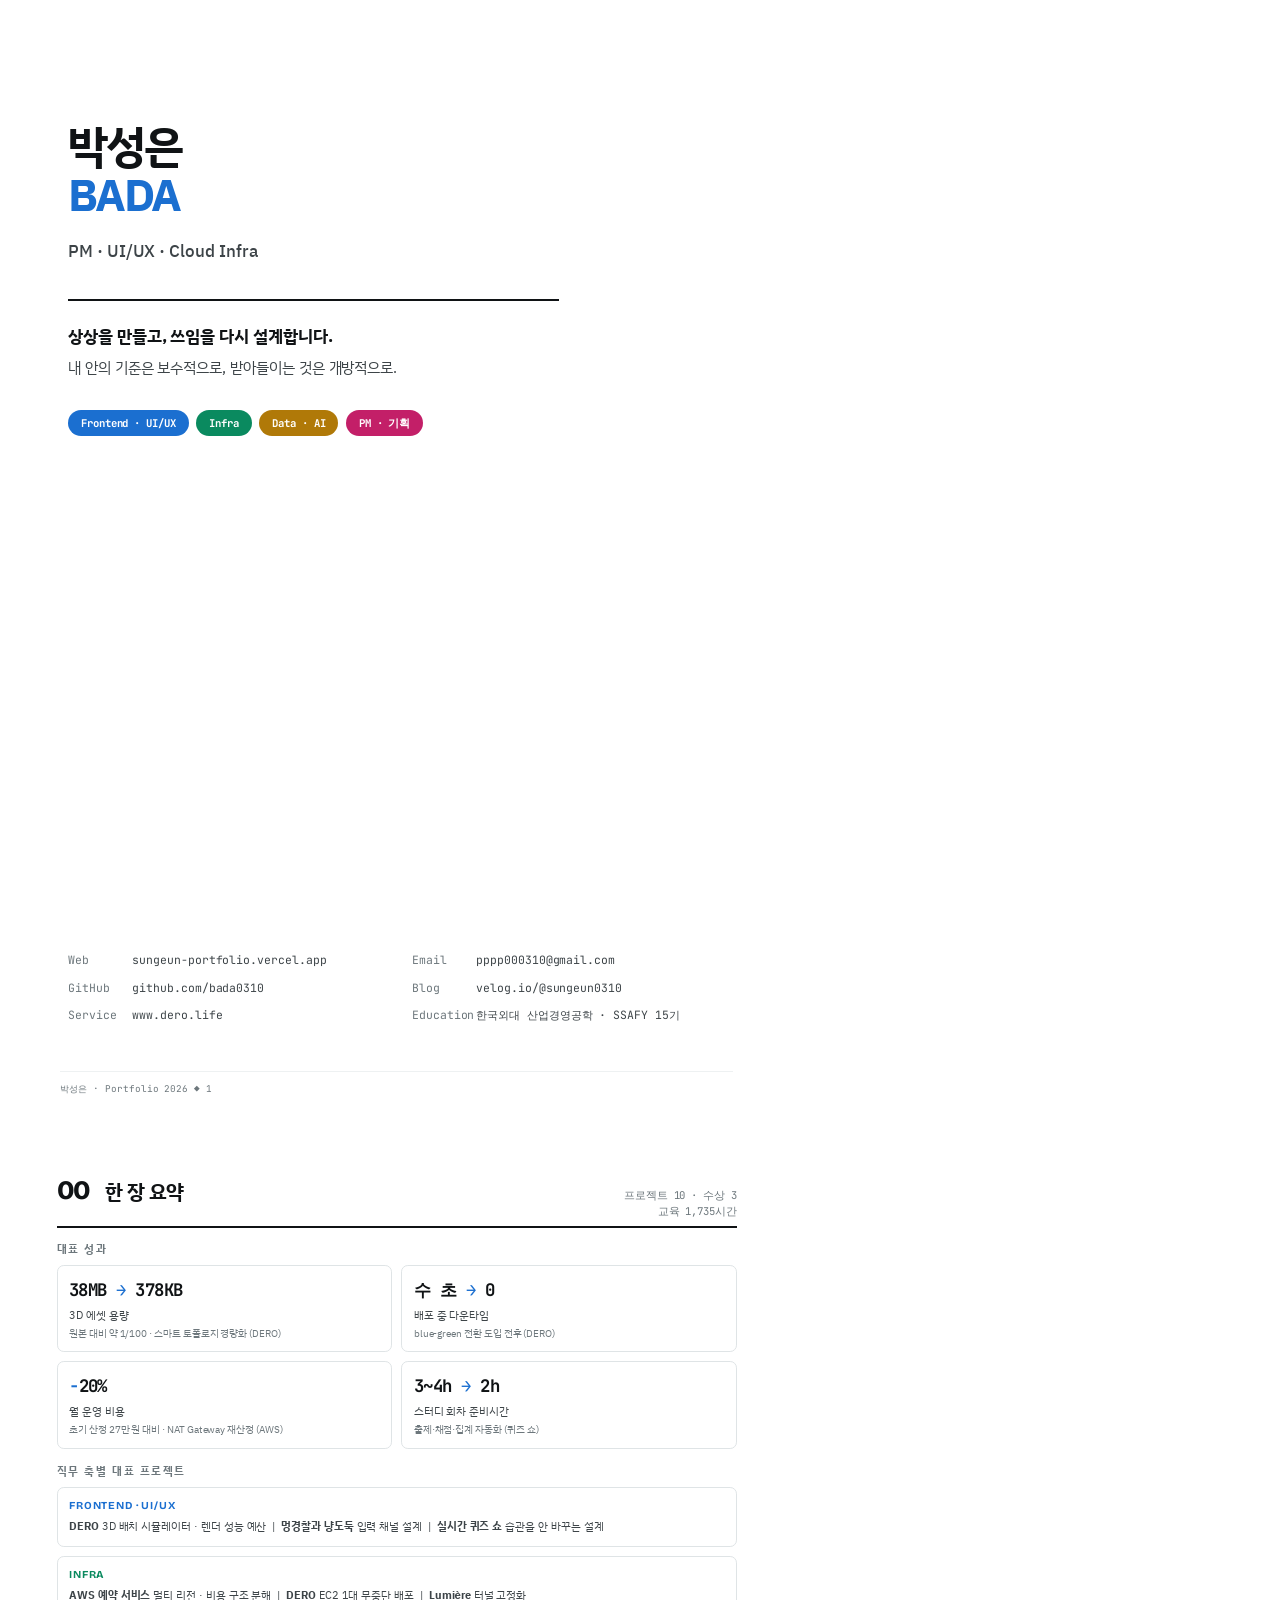
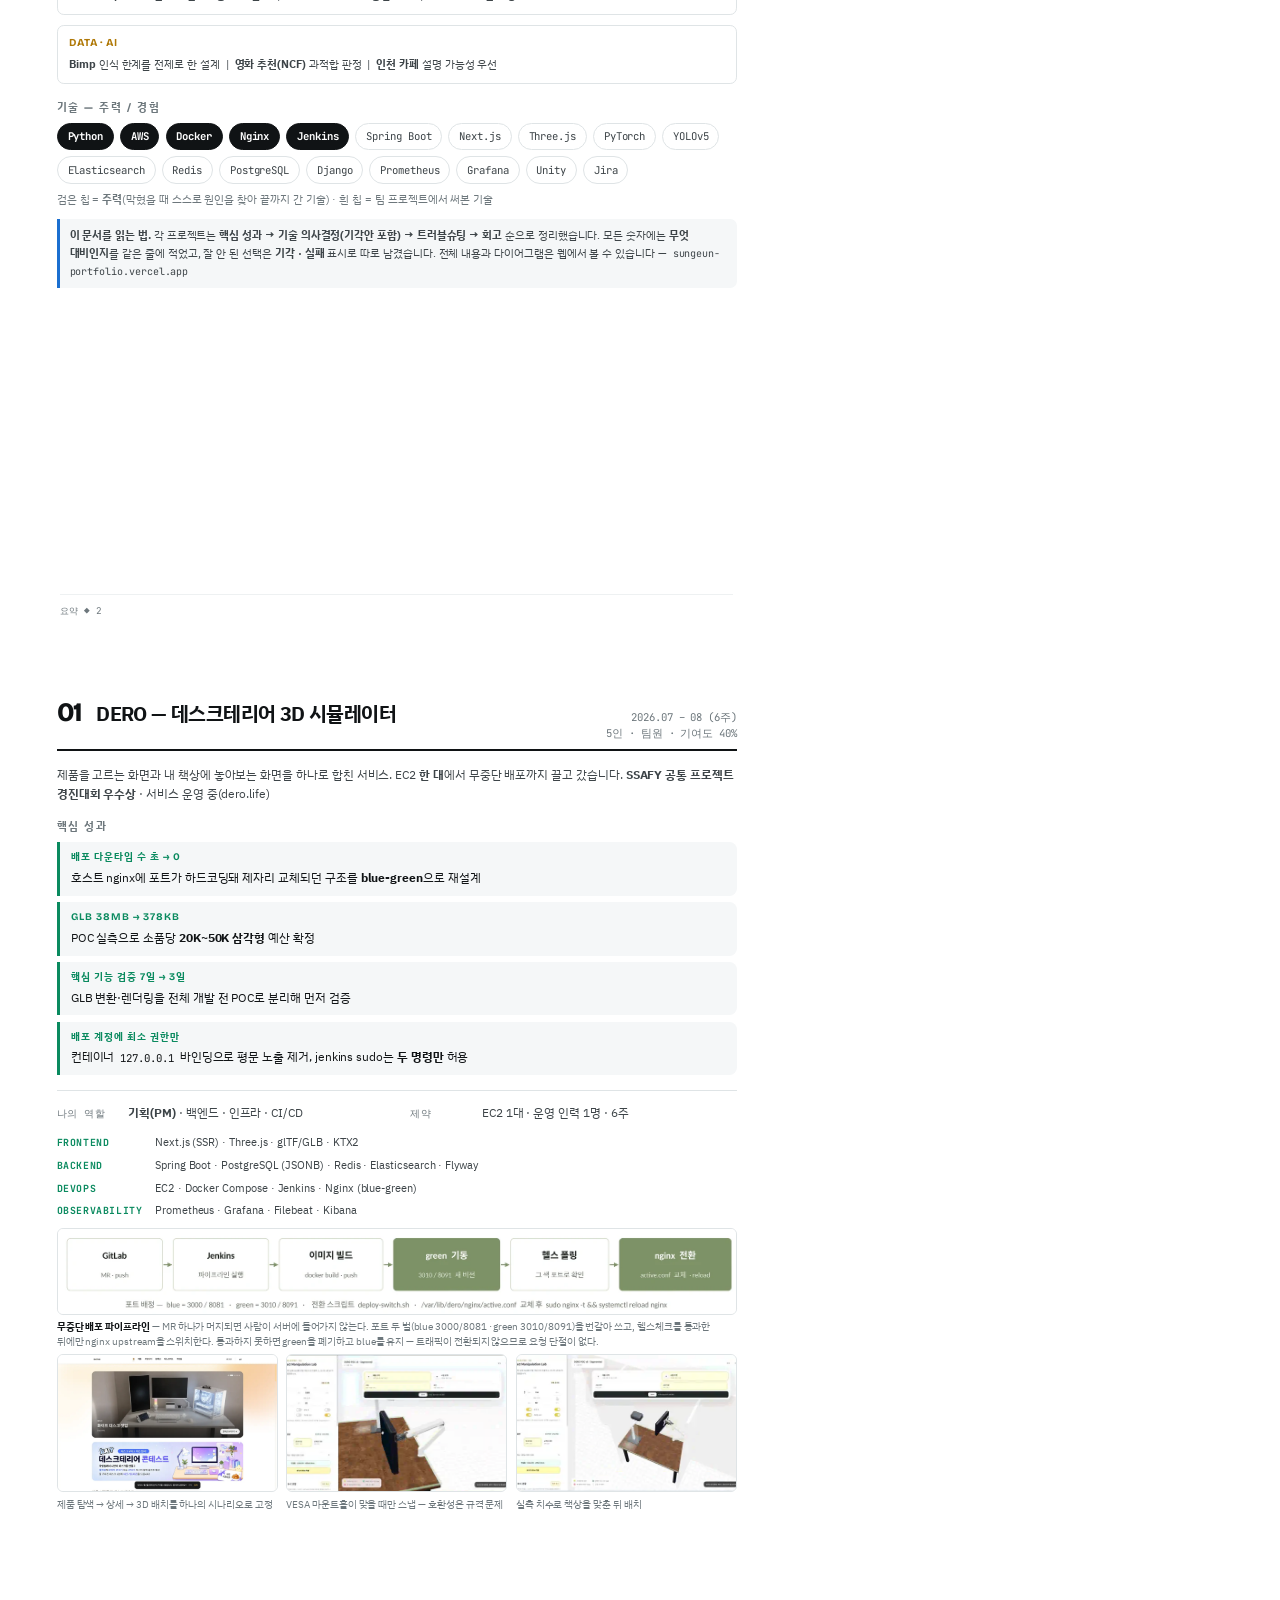
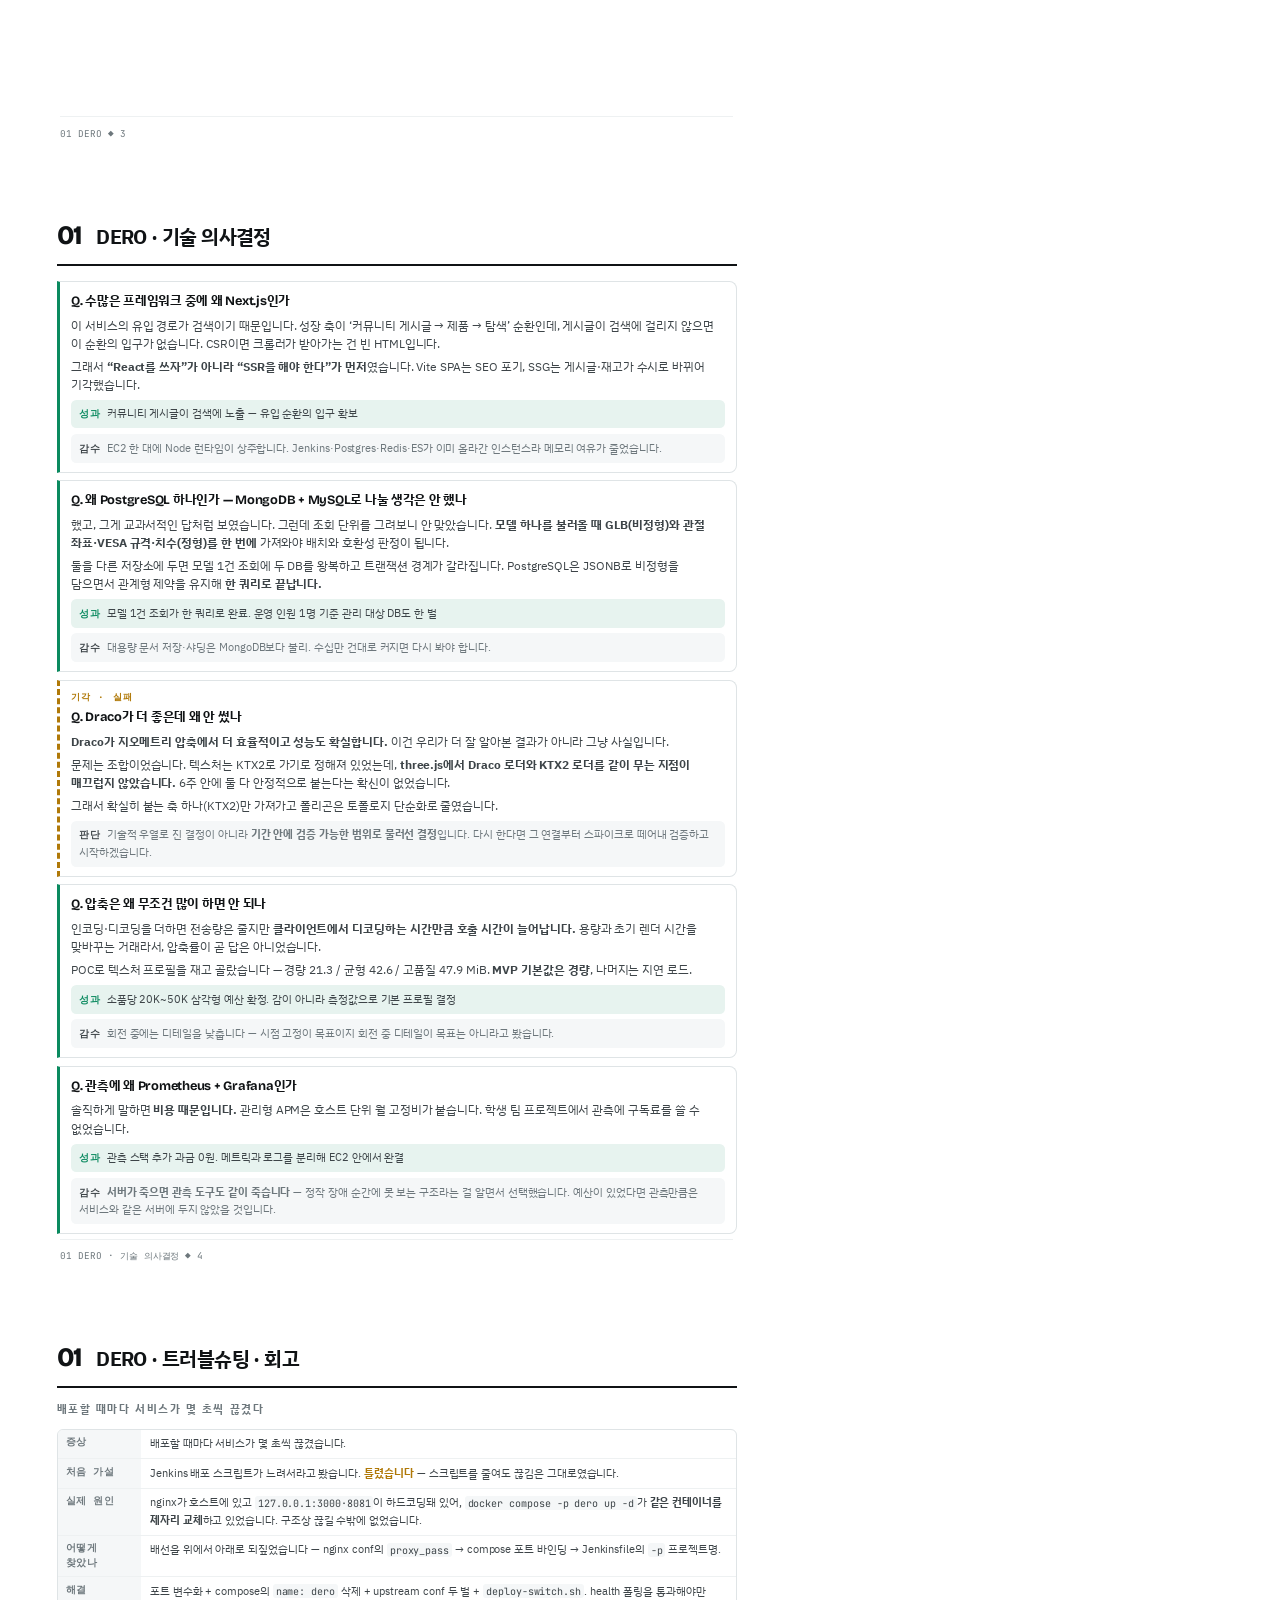
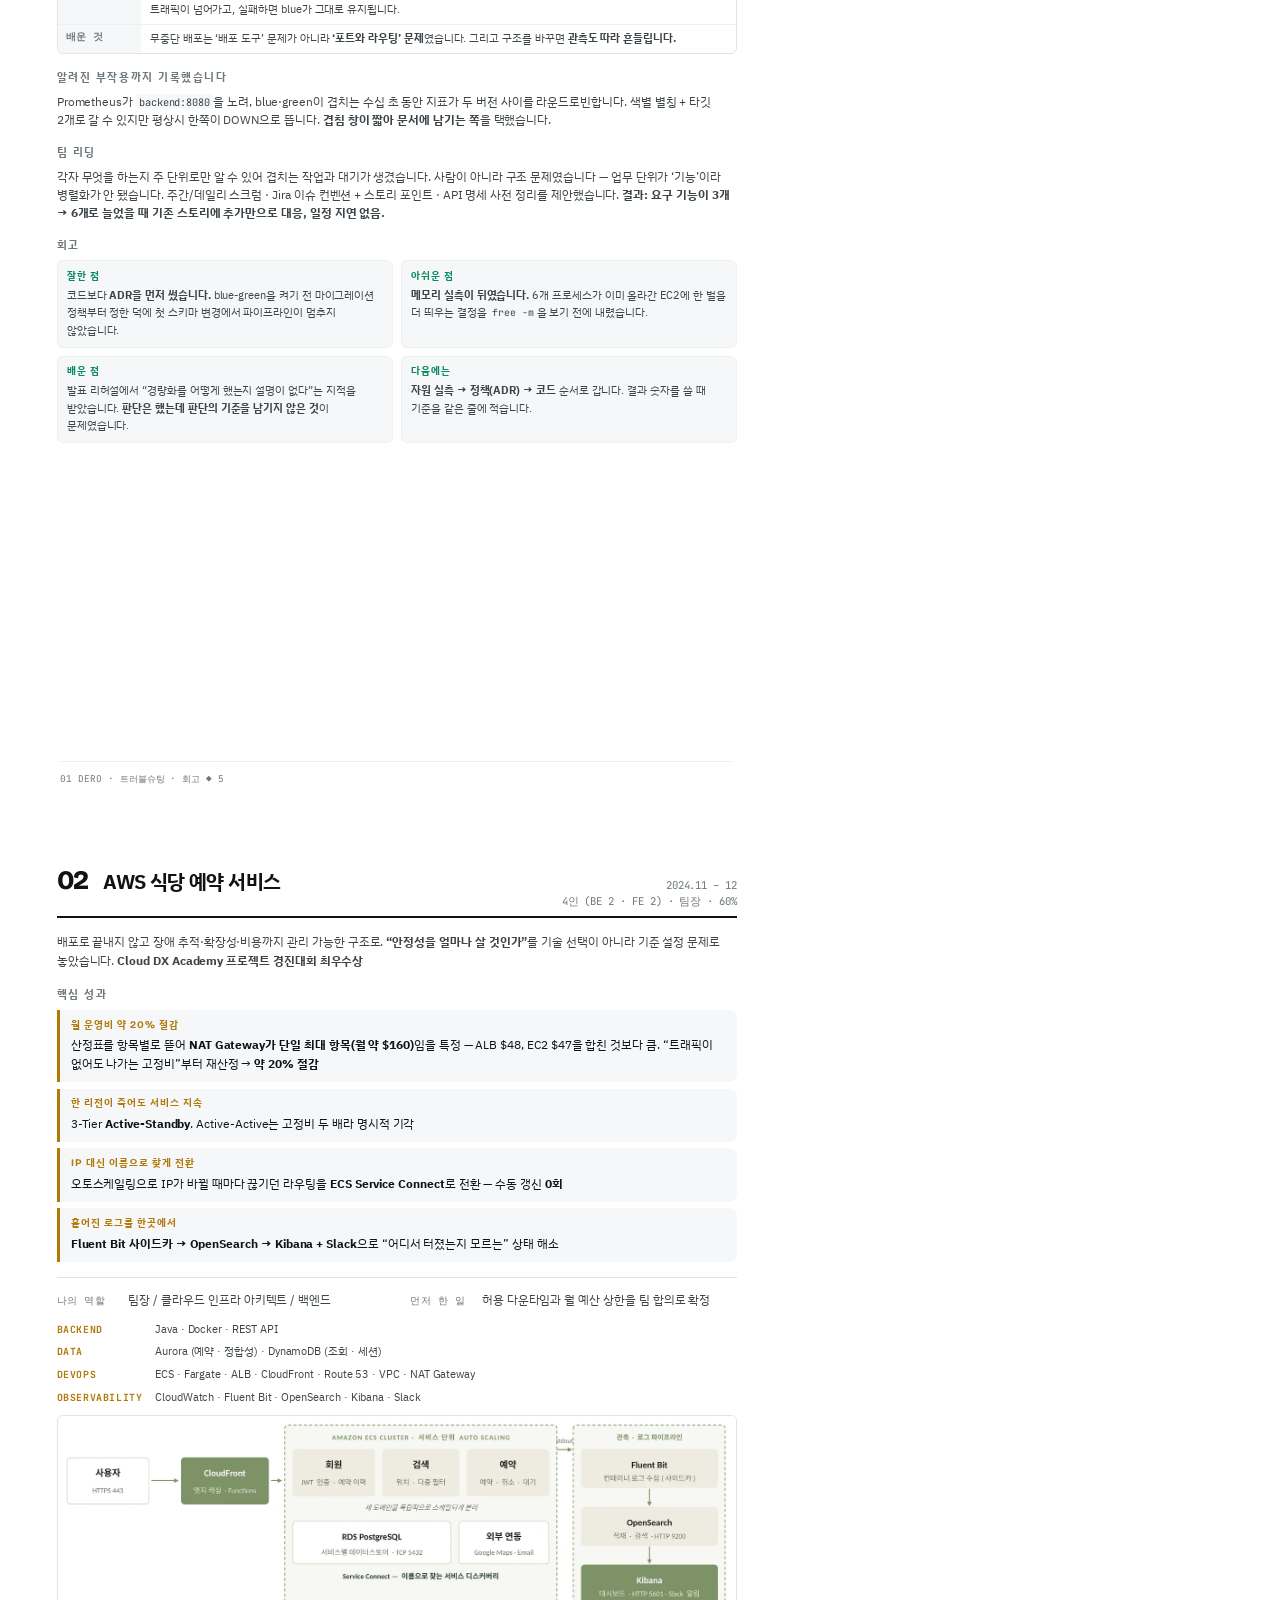
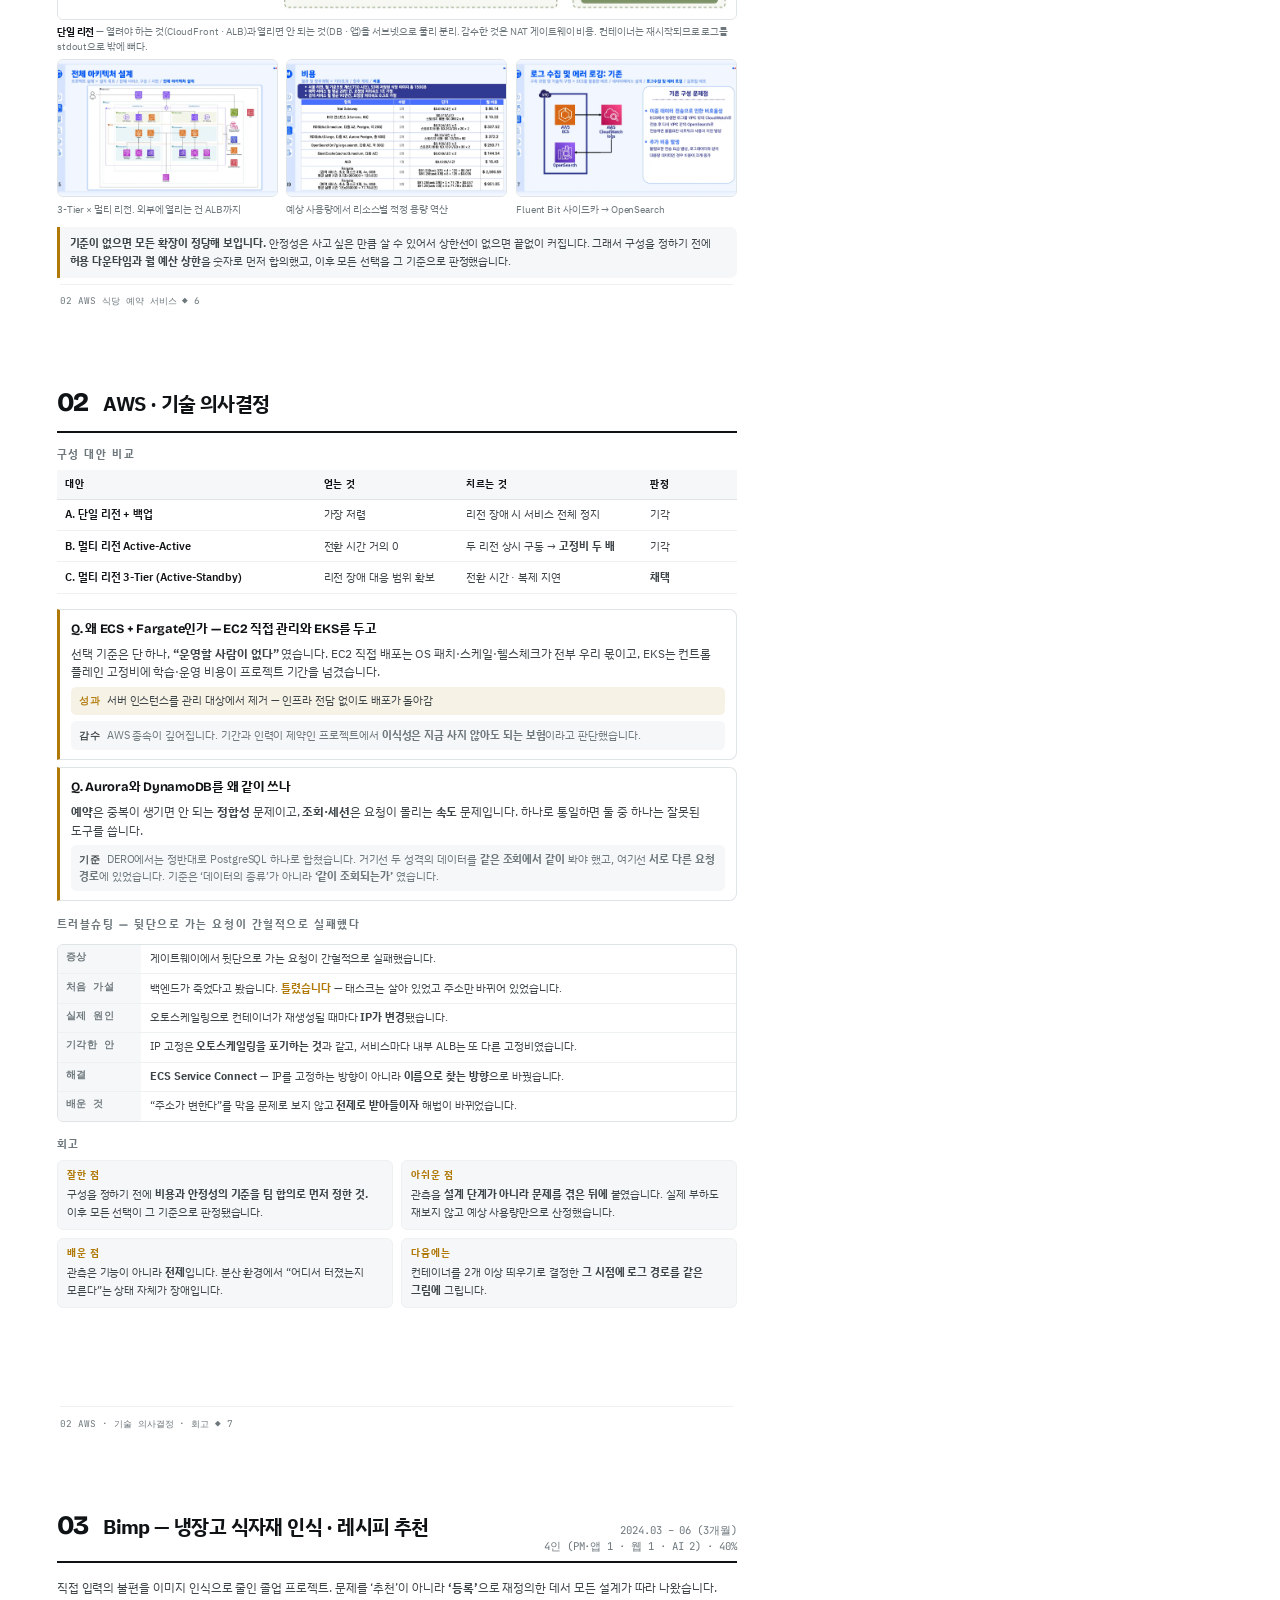
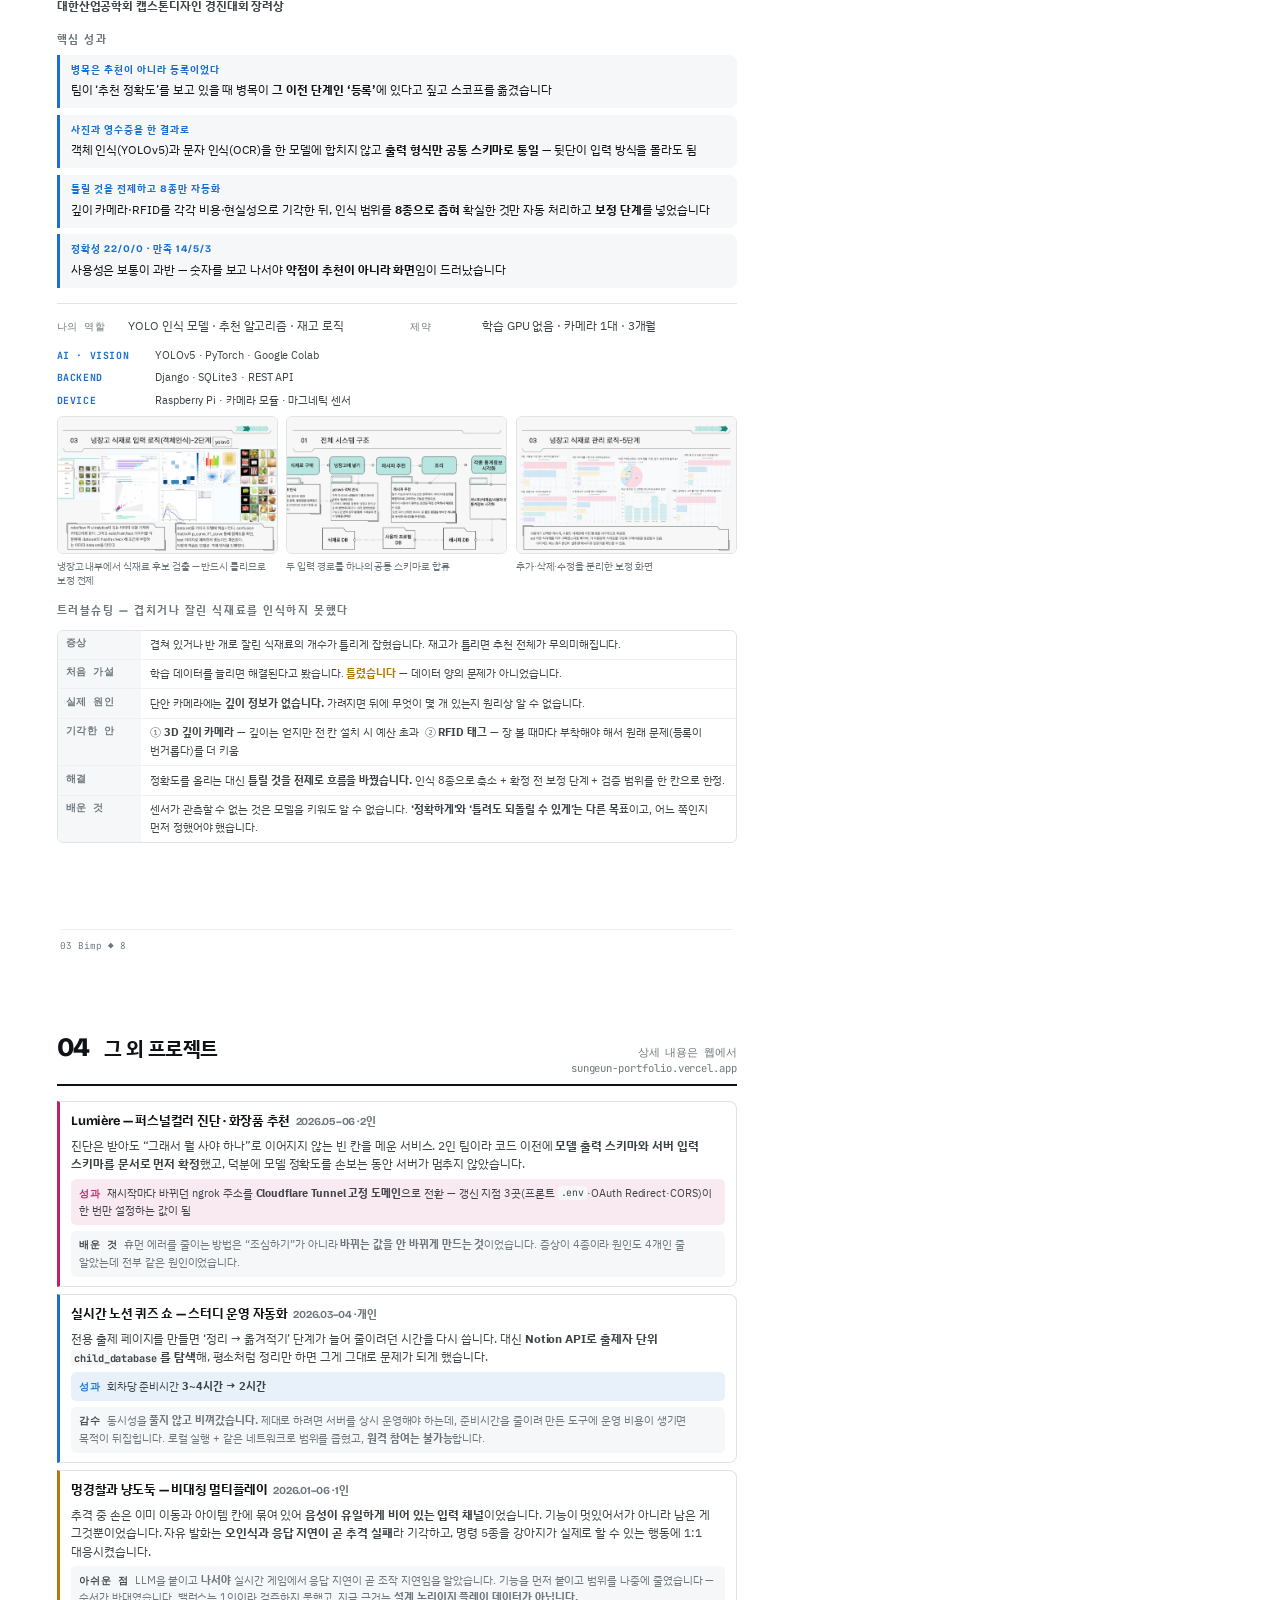
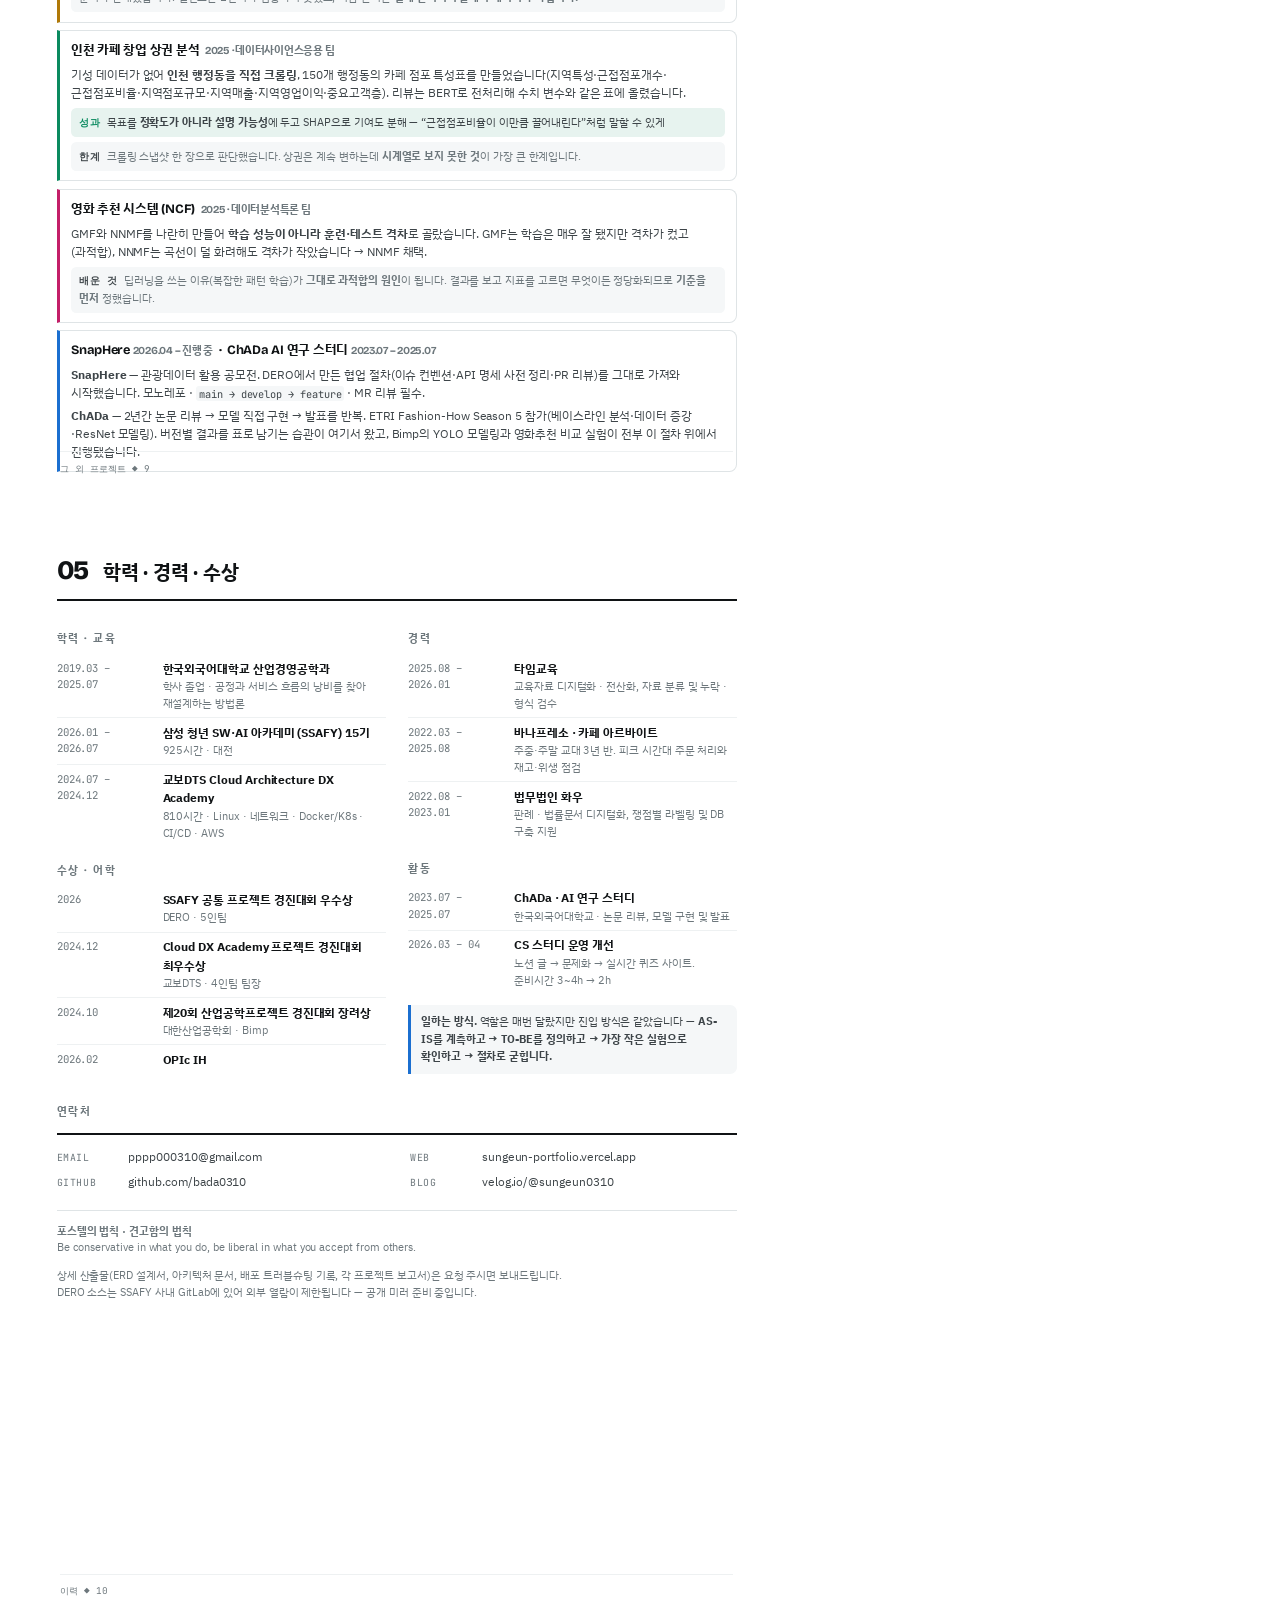
==== commit 2b0f07a2: "성과 항목을 주제 표지에서 주장으로 고쳐 씀 소제목이 "무중단 배포"처럼 무엇에 대한 이야기인지만 알려주고 결과는 본문을 읽어야 나왔습니다. 30개 항목의 소제목이 수치나 판단을 " ====
--- a/print.html
+++ b/print.html
@@ -237,10 +237,10 @@
 
   <h3 class="blk">핵심 성과</h3>
   <ul class="kpi" style="--ac:var(--green)">
-    <li><b>무중단 배포</b>호스트 nginx에 포트가 하드코딩돼 제자리 교체되던 구조를 blue-green으로 재설계 — 배포 중 다운타임 <strong>수 초 → 0</strong></li>
-    <li><b>3D 에셋 파이프라인</b>원본 GLB <strong>38MB → 378KB</strong>. POC 실측으로 소품당 <strong>20K~50K 삼각형</strong> 예산 확정</li>
-    <li><b>선행 검증</b>GLB 변환·렌더링을 전체 개발 전 POC로 분리 검증 — 핵심 기능 검증 <strong>7일 → 3일</strong></li>
-    <li><b>최소 권한 배포</b>컨테이너 <code>127.0.0.1</code> 바인딩으로 평문 노출 제거, jenkins sudo는 <strong>두 명령만</strong> 허용</li>
+    <li><b>배포 다운타임 수 초 → 0</b>호스트 nginx에 포트가 하드코딩돼 제자리 교체되던 구조를 <strong>blue-green</strong>으로 재설계</li>
+    <li><b>GLB 38MB → 378KB</b>POC 실측으로 소품당 <strong>20K~50K 삼각형</strong> 예산 확정</li>
+    <li><b>핵심 기능 검증 7일 → 3일</b>GLB 변환·렌더링을 전체 개발 전 POC로 분리해 먼저 검증</li>
+    <li><b>배포 계정에 최소 권한만</b>컨테이너 <code>127.0.0.1</code> 바인딩으로 평문 노출 제거, jenkins sudo는 <strong>두 명령만</strong> 허용</li>
   </ul>
 
   <div class="mt">
@@ -358,10 +358,10 @@
 
   <h3 class="blk">핵심 성과</h3>
   <ul class="kpi" style="--ac:var(--yellow)">
-    <li><b>비용 구조 분해</b>산정표를 항목별로 뜯어 <strong>NAT Gateway가 단일 최대 항목(월 약 $160)</strong>임을 특정 — ALB $48, EC2 $47을 합친 것보다 큼. &ldquo;트래픽이 없어도 나가는 고정비&rdquo;부터 재산정 → <strong>약 20% 절감</strong></li>
-    <li><b>리전 장애 대응</b>멀티 리전 3-Tier <strong>Active-Standby</strong>. Active-Active는 고정비 두 배라 명시적 기각</li>
-    <li><b>서비스 디스커버리</b>오토스케일링으로 IP가 바뀔 때마다 끊기던 라우팅을 <strong>ECS Service Connect</strong>로 — 수동 갱신 <strong>0회</strong></li>
-    <li><b>분산 로그 중앙화</b><strong>Fluent Bit 사이드카 → OpenSearch → Kibana + Slack</strong>으로 &ldquo;어디서 터졌는지 모르는&rdquo; 상태 해소</li>
+    <li><b>월 운영비 약 20% 절감</b>산정표를 항목별로 뜯어 <strong>NAT Gateway가 단일 최대 항목(월 약 $160)</strong>임을 특정 — ALB $48, EC2 $47을 합친 것보다 큼. &ldquo;트래픽이 없어도 나가는 고정비&rdquo;부터 재산정 → <strong>약 20% 절감</strong></li>
+    <li><b>한 리전이 죽어도 서비스 지속</b>3-Tier <strong>Active-Standby</strong>. Active-Active는 고정비 두 배라 명시적 기각</li>
+    <li><b>IP 대신 이름으로 찾게 전환</b>오토스케일링으로 IP가 바뀔 때마다 끊기던 라우팅을 <strong>ECS Service Connect</strong>로 전환 — 수동 갱신 <strong>0회</strong></li>
+    <li><b>흩어진 로그를 한곳에서</b><strong>Fluent Bit 사이드카 → OpenSearch → Kibana + Slack</strong>으로 &ldquo;어디서 터졌는지 모르는&rdquo; 상태 해소</li>
   </ul>
 
   <div class="mt">
@@ -452,10 +452,10 @@
 
   <h3 class="blk">핵심 성과</h3>
   <ul class="kpi" style="--ac:var(--blue)">
-    <li><b>문제 재정의</b>팀이 &lsquo;추천 정확도&rsquo;를 보고 있을 때 병목이 <strong>그 이전 단계인 &lsquo;등록&rsquo;</strong>에 있다고 짚고 스코프를 옮겼습니다</li>
-    <li><b>이종 인식 결과 통합</b>객체 인식(YOLOv5)과 문자 인식(OCR)을 한 모델에 합치지 않고 <strong>출력 형식만 공통 스키마로 통일</strong> — 뒷단이 입력 방식을 몰라도 됨</li>
-    <li><b>인식 한계를 전제로 한 설계</b>깊이 카메라·RFID를 각각 비용·현실성으로 기각한 뒤, 인식 범위를 <strong>8종으로 좁혀</strong> 확실한 것만 자동 처리하고 <strong>보정 단계</strong>를 넣었습니다</li>
-    <li><b>사용자 검증 22명</b>정확성 <strong>22/0/0</strong>, 추천 만족 <strong>14/5/3</strong>, 사용성은 보통이 과반 — 숫자를 보고 나서야 <strong>약점이 추천이 아니라 화면</strong>임이 드러났습니다</li>
+    <li><b>병목은 추천이 아니라 등록이었다</b>팀이 &lsquo;추천 정확도&rsquo;를 보고 있을 때 병목이 <strong>그 이전 단계인 &lsquo;등록&rsquo;</strong>에 있다고 짚고 스코프를 옮겼습니다</li>
+    <li><b>사진과 영수증을 한 결과로</b>객체 인식(YOLOv5)과 문자 인식(OCR)을 한 모델에 합치지 않고 <strong>출력 형식만 공통 스키마로 통일</strong> — 뒷단이 입력 방식을 몰라도 됨</li>
+    <li><b>틀릴 것을 전제하고 8종만 자동화</b>깊이 카메라·RFID를 각각 비용·현실성으로 기각한 뒤, 인식 범위를 <strong>8종으로 좁혀</strong> 확실한 것만 자동 처리하고 <strong>보정 단계</strong>를 넣었습니다</li>
+    <li><b>정확성 22/0/0 · 만족 14/5/3</b>사용성은 보통이 과반 — 숫자를 보고 나서야 <strong>약점이 추천이 아니라 화면</strong>임이 드러났습니다</li>
   </ul>
 
   <div class="mt">
